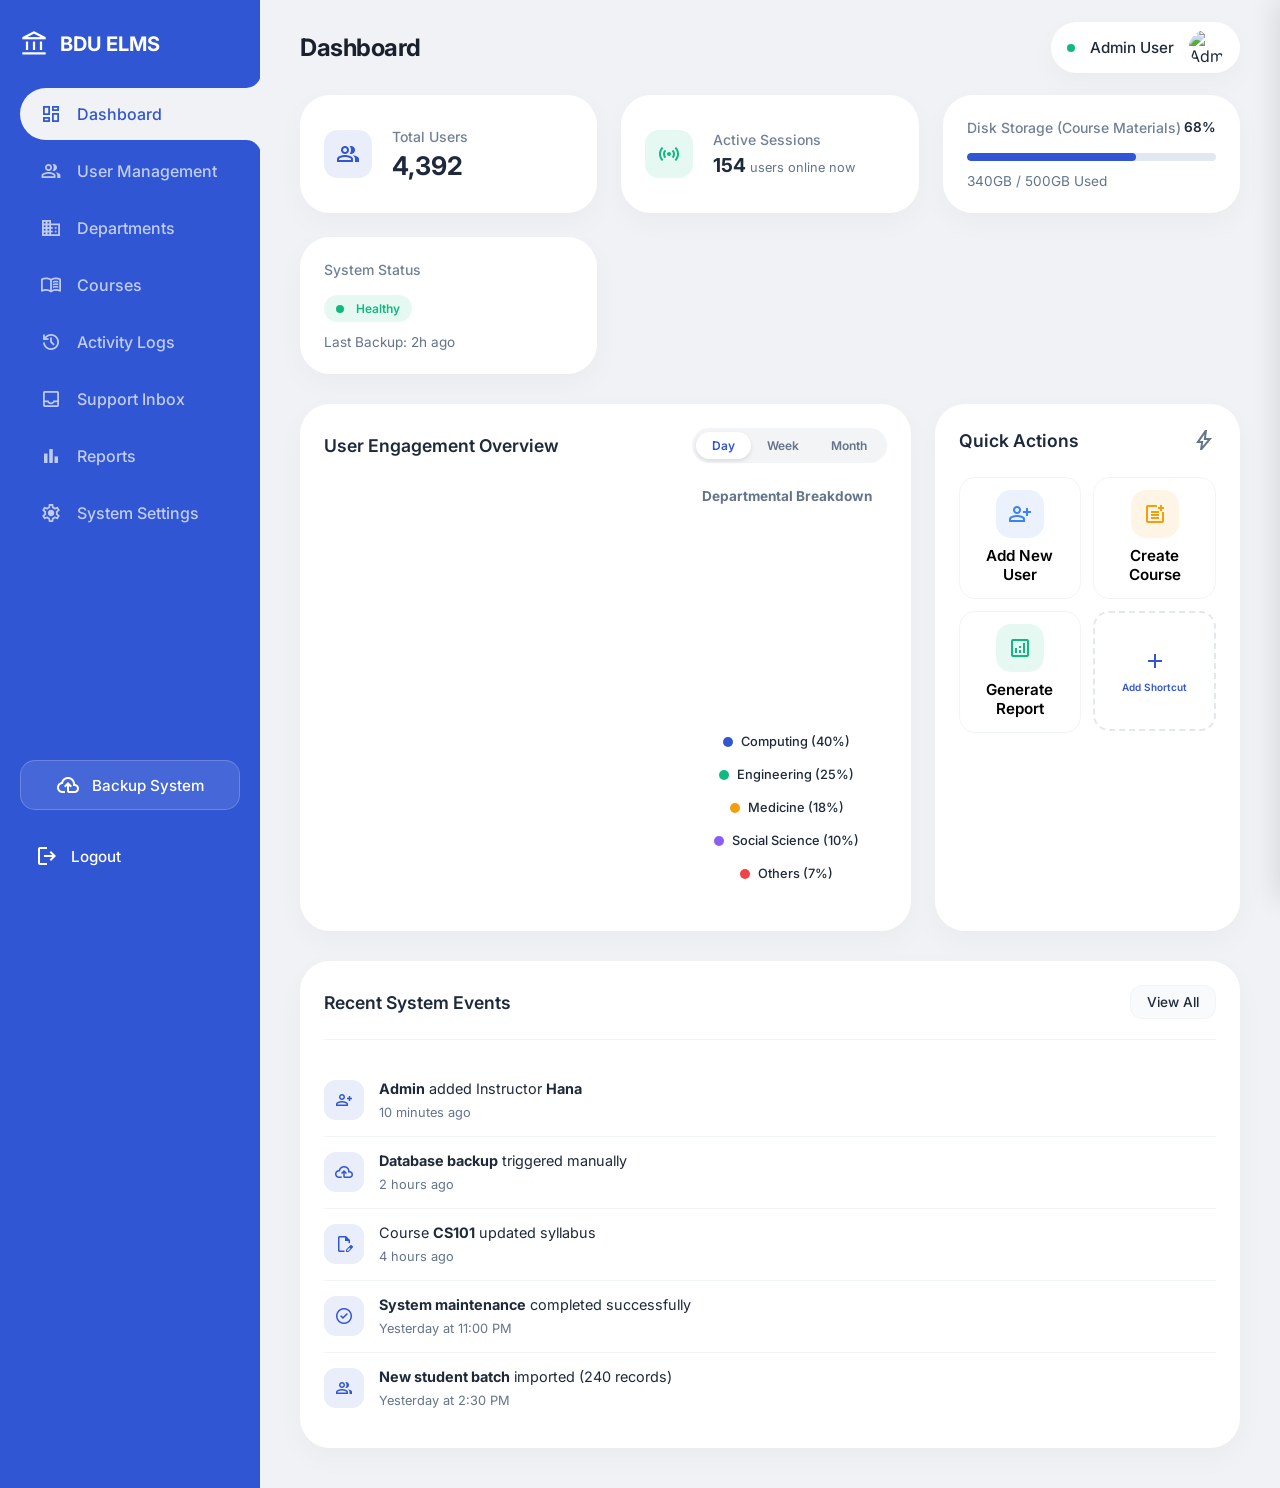
==== Admin/index.html @ 7e9c72b2 "user_create_1" ====
<!DOCTYPE html>
<html lang="en">

<head>
    <meta charset="UTF-8">
    <meta name="viewport" content="width=device-width, initial-scale=1.0">
    <title>ELMS Admin Portal</title>
    <!-- Google Fonts -->
    <link href="https://fonts.googleapis.com/css2?family=Inter:wght@400;500;600;700&display=swap" rel="stylesheet">
    <script src="https://cdn.jsdelivr.net/npm/chart.js"></script>
    <!-- Icons -->
    <link href="https://fonts.googleapis.com/css2?family=Material+Symbols+Outlined:opsz,wght,FILL,GRAD@24,400,0,0"
        rel="stylesheet">
    <link rel="stylesheet" href="style.css?v=5">
</head>

<body>
    <div class="admin-container">
        <!-- Sidebar -->
        <aside class="sidebar">
            <div class="sidebar-header">
                <span class="material-symbols-outlined logo-icon">account_balance</span>
                <h2>BDU ELMS</h2>
            </div>
            <nav>
                <ul id="nav-list">
                    <li class="nav-item active" data-target="dashboard">
                        <span class="material-symbols-outlined">dashboard</span>
                        <span>Dashboard</span>
                    </li>
                    <li class="nav-item" data-target="users">
                        <span class="material-symbols-outlined">group</span>
                        <span>User Management</span>
                    </li>
                    <li class="nav-item" data-target="departments">
                        <span class="material-symbols-outlined">domain</span>
                        <span>Departments</span>
                    </li>
                    <li class="nav-item" data-target="courses">
                        <span class="material-symbols-outlined">menu_book</span>
                        <span>Courses</span>
                    </li>
                    <li class="nav-item" data-target="logs">
                        <span class="material-symbols-outlined">history</span>
                        <span>Activity Logs</span>
                    </li>
                    <li class="nav-item" data-target="support">
                        <span class="material-symbols-outlined">inbox</span>
                        <span>Support Inbox</span>
                    </li>
                    <li class="nav-item" data-target="reports">
                        <span class="material-symbols-outlined">bar_chart</span>
                        <span>Reports</span>
                    </li>
                    <li class="nav-item" data-target="settings">
                        <span class="material-symbols-outlined">settings</span>
                        <span>System Settings</span>
                    </li>
                </ul>
            </nav>
            <div class="sidebar-footer">
                <button id="backup-btn" class="btn btn-secondary"
                    style="width: 100%; margin-bottom: 12px; background: rgba(255,255,255,0.1); color: white; border: 1px solid rgba(255,255,255,0.2);">
                    <span class="material-symbols-outlined">backup</span>
                    Backup System
                </button>
                <button id="logout-btn">
                    <span class="material-symbols-outlined">logout</span>
                    Logout
                </button>
            </div>
        </aside>

        <!-- Main Content -->
        <main class="content">
            <header class="top-header">
                <h1 id="section-title">Dashboard</h1>
                <div class="admin-profile">
                    <div class="status-indicator online" title="System Healthy"></div>
                    <span class="admin-name">Admin User</span>
                    <img src="https://ui-avatars.com/api/?name=Admin+User&background=e0e7ff&color=4338ca&rounded=true"
                        alt="Admin Avatar" class="avatar">
                </div>
            </header>

            <div class="main-view">
                <!-- Dashboard Section -->
                <section id="dashboard" class="view-section active">
                    <div class="stats-grid">
                        <div class="stat-card"
                            style="background: var(--surface); color: var(--text-dark); border: 1px solid var(--border);">
                            <div class="stat-icon" style="background: rgba(48, 86, 211, 0.1); color: var(--primary);">
                                <span class="material-symbols-outlined">group</span>
                            </div>
                            <div class="stat-info">
                                <h3 style="color: var(--text-muted);">Total Users</h3>
                                <p class="stat-value" style="color: var(--text-dark);">4,392</p>
                            </div>
                        </div>
                        <div class="stat-card"
                            style="background: var(--surface); color: var(--text-dark); border: 1px solid var(--border);">
                            <div class="stat-icon" style="background: rgba(16, 185, 129, 0.1); color: #10b981;">
                                <span class="material-symbols-outlined">sensors</span>
                            </div>
                            <div class="stat-info">
                                <h3 style="color: var(--text-muted);">Active Sessions</h3>
                                <p class="stat-value" style="color: var(--text-dark); font-size: 1.2rem;">154 <span
                                        style="font-size: 0.8rem; font-weight: normal; color: var(--text-muted);">users
                                        online now</span></p>
                            </div>
                        </div>
                        <div class="stat-card"
                            style="background: var(--surface); color: var(--text-dark); border: 1px solid var(--border); flex-direction: column; align-items: flex-start; gap: 8px;">
                            <div style="display: flex; justify-content: space-between; width: 100%;">
                                <h3 style="color: var(--text-muted); font-size: 0.9rem; font-weight: 500;">Disk Storage
                                    (Course Materials)</h3>
                                <span id="disk-percentage" style="font-size: 0.85rem; font-weight: 600;">68%</span>
                            </div>
                            <div
                                style="width: 100%; height: 8px; background: #e2e8f0; border-radius: 4px; overflow: hidden; margin: 4px 0;">
                                <div id="disk-progress"
                                    style="width: 68%; height: 100%; background: var(--primary); border-radius: 4px;">
                                </div>
                            </div>
                            <p id="disk-text" style="font-size: 0.85rem; color: var(--text-muted);">340GB / 500GB Used
                            </p>
                        </div>
                        <div class="stat-card"
                            style="background: var(--surface); color: var(--text-dark); border: 1px solid var(--border); flex-direction: column; align-items: flex-start; gap: 8px;">
                            <h3 style="color: var(--text-muted); font-size: 0.9rem; font-weight: 500;">System Status
                            </h3>
                            <div style="display: flex; align-items: center; gap: 10px; margin-top: 4px;">
                                <span class="badge"
                                    style="background: rgba(16, 185, 129, 0.1); color: #10b981; padding: 6px 12px;"><span
                                        class="status-indicator"
                                        style="display: inline-block; margin-right: 6px;"></span>Healthy</span>
                            </div>
                            <p style="font-size: 0.85rem; color: var(--text-muted); margin-top: 4px;">Last Backup: 2h
                                ago</p>
                        </div>
                    </div>

                    <!-- Layout: System Overview & Quick Actions -->
                    <div class="dashboard-grid two-cols">
                        <!-- Left Column: System Usage Overview -->
                        <div class="card dashboard-card left-col">
                            <div class="card-header" style="margin-bottom: 25px;">
                                <h3>User Engagement Overview</h3>
                                <div class="toggle-group chart-toggles">
                                    <button class="toggle-btn active" data-range="day">Day</button>
                                    <button class="toggle-btn" data-range="week">Week</button>
                                    <button class="toggle-btn" data-range="month">Month</button>
                                </div>
                            </div>
                            <div class="charts-container" style="display: flex; gap: 40px; align-items: flex-end;">
                                <!-- Bar Chart -->
                                <div class="chart-placeholder" style="flex: 2; height: 300px;">
                                    <canvas id="engagement-chart"></canvas>
                                </div>
                                <!-- Dept Donut Chart -->
                                <div class="donut-chart-container"
                                    style="flex: 1; display: flex; flex-direction: column; align-items: center; padding-bottom: 20px;">
                                    <h4 style="font-size: 0.85rem; color: var(--text-muted); margin-bottom: 15px;">
                                        Departmental Breakdown</h4>
                                    <div style="width: 200px; height: 200px; position: relative;">
                                        <canvas id="departmentPieChart"></canvas>
                                    </div>
                                    <div class="donut-legend"
                                        style="margin-top: 15px; width: 100%; display: flex; flex-wrap: wrap; justify-content: center; gap: 12px;">
                                        <div class="legend-item"><span class="dot" style="background: #3056D3;"></span>
                                            Computing (40%)</div>
                                        <div class="legend-item"><span class="dot" style="background: #10B981;"></span>
                                            Engineering (25%)</div>
                                        <div class="legend-item"><span class="dot" style="background: #F59E0B;"></span>
                                            Medicine (18%)</div>
                                        <div class="legend-item"><span class="dot" style="background: #8B5CF6;"></span>
                                            Social Science (10%)</div>
                                        <div class="legend-item"><span class="dot" style="background: #EF4444;"></span>
                                            Others (7%)</div>
                                    </div>
                                </div>
                            </div>
                        </div>

                        <!-- Right Column: Quick Actions -->
                        <div class="card dashboard-card right-col">
                            <div class="card-header">
                                <h3>Quick Actions</h3>
                                <span class="material-symbols-outlined text-muted">bolt</span>
                            </div>
                            <div class="action-list">
                                <button class="action-btn"
                                    onclick="document.getElementById('open-create-user-modal').click()">
                                    <div class="icon-box blue"><span class="material-symbols-outlined">person_add</span>
                                    </div>
                                    <div class="action-text">
                                        <h4>Add New User</h4>
                                    </div>
                                </button>
                                <button class="action-btn">
                                    <div class="icon-box orange"><span class="material-symbols-outlined">post_add</span>
                                    </div>
                                    <div class="action-text">
                                        <h4>Create Course</h4>
                                    </div>
                                </button>
                                <button class="action-btn">
                                    <div class="icon-box green"><span class="material-symbols-outlined">analytics</span>
                                    </div>
                                    <div class="action-text">
                                        <h4>Generate Report</h4>
                                    </div>
                                </button>
                                <button class="action-btn add-shortcut-btn">
                                    <span class="material-symbols-outlined add-shortcut-icon">add</span>
                                    <span class="add-shortcut-text">Add Shortcut</span>
                                </button>
                            </div>
                        </div>
                    </div>

                    <!-- Recent System Logs -->
                    <div class="card dashboard-card full-width mt-4">
                        <div class="card-header border-bottom">
                            <h3>Recent System Events</h3>
                            <button class="btn btn-secondary btn-sm">View All</button>
                        </div>
                        <div class="feed-list">
                            <div class="feed-item">
                                <div class="feed-icon"
                                    style="background: rgba(48, 86, 211, 0.1); color: var(--primary);"><span
                                        class="material-symbols-outlined">person_add</span></div>
                                <div class="feed-content">
                                    <p><strong>Admin</strong> added Instructor <strong>Hana</strong></p>
                                    <span class="feed-time">10 minutes ago</span>
                                </div>
                            </div>
                            <div class="feed-item">
                                <div class="feed-icon"
                                    style="background: rgba(48, 86, 211, 0.1); color: var(--primary);"><span
                                        class="material-symbols-outlined">backup</span></div>
                                <div class="feed-content">
                                    <p><strong>Database backup</strong> triggered manually</p>
                                    <span class="feed-time">2 hours ago</span>
                                </div>
                            </div>
                            <div class="feed-item">
                                <div class="feed-icon"
                                    style="background: rgba(48, 86, 211, 0.1); color: var(--primary);"><span
                                        class="material-symbols-outlined">edit_document</span></div>
                                <div class="feed-content">
                                    <p>Course <strong>CS101</strong> updated syllabus</p>
                                    <span class="feed-time">4 hours ago</span>
                                </div>
                            </div>
                            <div class="feed-item">
                                <div class="feed-icon"
                                    style="background: rgba(48, 86, 211, 0.1); color: var(--primary);"><span
                                        class="material-symbols-outlined">check_circle</span></div>
                                <div class="feed-content">
                                    <p><strong>System maintenance</strong> completed successfully</p>
                                    <span class="feed-time">Yesterday at 11:00 PM</span>
                                </div>
                            </div>
                            <div class="feed-item">
                                <div class="feed-icon"
                                    style="background: rgba(48, 86, 211, 0.1); color: var(--primary);"><span
                                        class="material-symbols-outlined">group</span></div>
                                <div class="feed-content">
                                    <p><strong>New student batch</strong> imported (240 records)</p>
                                    <span class="feed-time">Yesterday at 2:30 PM</span>
                                </div>
                            </div>
                        </div>
                    </div>
                </section>

                <!-- Users Section -->
                <section id="users" class="view-section">
                    <div class="section-header">
                        <h2>User Directory</h2>
                        <button id="open-create-user-modal" class="btn btn-primary">
                            <span class="material-symbols-outlined">person_add</span>
                            Create User
                        </button>
                    </div>

                    <!-- Bulk Action Bar (Hidden by default) -->
                    <div id="bulk-action-bar" class="bulk-action-bar" style="display: none;">
                        <span id="bulk-action-count">0 Users Selected</span>
                        <div class="bulk-actions">
                            <button id="delete-selected-btn" class="btn btn-secondary btn-sm"
                                style="color: #dc2626; border-color: #fca5a5; background: #fef2f2;">
                                <span class="material-symbols-outlined">delete</span> Delete Selected
                            </button>
                            <button id="suspend-selected-btn" class="btn btn-secondary btn-sm">
                                <span class="material-symbols-outlined">block</span> Suspend Selected
                            </button>
                        </div>
                    </div>

                    <!-- Search & Filter Bar -->
                    <div class="filter-bar" style="display: flex; gap: 16px; margin-bottom: 20px;">
                        <input type="text" id="user-search" placeholder="Search users by name or email..."
                            style="flex: 1; padding: 10px 16px; border: 1px solid #E2E8F0; border-radius: 12px; outline: none; transition: var(--transition);">
                        <div class="global-actions"
                            style="display: flex; align-items: center; gap: 8px; border-right: 1px solid #E2E8F0; padding-right: 16px;">
                            <span
                                style="font-size: 0.85rem; font-weight: 600; color: var(--text-muted); white-space: nowrap;">User
                                Actions:</span>
                            <button id="global-edit-btn" class="icon-btn global-action-btn" title="Edit User" disabled
                                style="opacity: 0.4; cursor: not-allowed;"><span
                                    class="material-symbols-outlined">edit</span></button>
                            <button id="global-view-btn" class="icon-btn global-action-btn" title="View Profile"
                                disabled style="opacity: 0.4; cursor: not-allowed;"><span
                                    class="material-symbols-outlined">person</span></button>
                        </div>
                        <select id="role-filter" class="filter-dropdown">
                            <option value="all">All Roles</option>
                            <option value="student">Student</option>
                            <option value="instructor">Instructor</option>
                            <option value="admin">Administrator</option>
                        </select>
                        <button class="btn btn-secondary" style="border-radius: 12px; padding: 10px 16px;">
                            <span class="material-symbols-outlined">filter_list</span> Filter
                        </button>
                        <button class="btn btn-secondary" style="border-radius: 12px; padding: 10px 16px;">
                            <span class="material-symbols-outlined">download</span> Export
                        </button>
                    </div>

                    <div class="card table-card">
                        <table class="data-table">
                            <thead>
                                <tr>
                                    <th class="checkbox-col"></th>
                                    <th>Name</th>
                                    <th>Email</th>
                                    <th>Inst. ID</th>
                                    <th>Role</th>
                                    <th>Department</th>
                                    <th>Status</th>
                                    <th style="text-align: center;">Actions</th>
                                </tr>
                            </thead>
                            <tbody id="users-table-body">
                                <!-- Populated dynamically by app.js from the backend -->
                            </tbody>
                        </table>

                        <!-- Pagination Footer -->
                        <div class="pagination-footer">
                            <span class="text-muted" style="font-size: 0.85rem;">Showing 1-10 of 1,240 users</span>
                            <div class="pagination-controls">
                                <button class="btn btn-secondary btn-sm" disabled
                                    style="border-radius: 8px;">Previous</button>
                                <button class="btn btn-secondary btn-sm" style="border-radius: 8px;">Next</button>
                            </div>
                        </div>
                    </div>
                </section>

                <!-- Departments Section -->
                <section id="departments" class="view-section">
                    <div class="section-header">
                        <h2>University Departments</h2>
                        <button class="btn btn-primary">
                            <span class="material-symbols-outlined">add</span>
                            Add Department
                        </button>
                    </div>
                    <div class="card table-card">
                        <table class="data-table">
                            <thead>
                                <tr>
                                    <th>Department Name</th>
                                    <th>Faculty/School</th>
                                    <th>Head of Department</th>
                                    <th>Staff Count</th>
                                    <th>Student Count</th>
                                    <th>Actions</th>
                                </tr>
                            </thead>
                            <tbody>
                                <tr>
                                    <td><strong>Computer Science</strong></td>
                                    <td>School of Computing</td>
                                    <td>Dr. Alan Turing</td>
                                    <td>42</td>
                                    <td>850</td>
                                    <td>
                                        <button class="icon-btn edit"><span
                                                class="material-symbols-outlined">edit</span></button>
                                    </td>
                                </tr>
                                <tr>
                                    <td><strong>Mathematics</strong></td>
                                    <td>School of Natural Sciences</td>
                                    <td>Dr. Katherine Johnson</td>
                                    <td>28</td>
                                    <td>420</td>
                                    <td>
                                        <button class="icon-btn edit"><span
                                                class="material-symbols-outlined">edit</span></button>
                                    </td>
                                </tr>
                                <tr>
                                    <td><strong>Engineering</strong></td>
                                    <td>School of Engineering</td>
                                    <td>Dr. Nikola Tesla</td>
                                    <td>65</td>
                                    <td>1200</td>
                                    <td>
                                        <button class="icon-btn edit"><span
                                                class="material-symbols-outlined">edit</span></button>
                                    </td>
                                </tr>
                            </tbody>
                        </table>
                    </div>
                </section>

                <!-- Courses Section -->
                <section id="courses" class="view-section">
                    <div class="section-header">
                        <h2>Course Management</h2>
                    </div>

                    <div style="display: grid; grid-template-columns: 1fr 2fr; gap: 24px;">
                        <!-- Registration Form -->
                        <div class="card">
                            <h3 style="margin-bottom: 20px;">Register New Course</h3>
                            <form id="course-form">
                                <div class="form-group">
                                    <label>Course Name</label>
                                    <input type="text" id="course-name" placeholder="e.g. Intro to Programming"
                                        required>
                                </div>
                                <div class="form-row">
                                    <div class="form-group">
                                        <label>Course Code</label>
                                        <input type="text" id="course-code" placeholder="CS101" required>
                                    </div>
                                    <div class="form-group">
                                        <label>Credit Hours</label>
                                        <input type="number" id="course-credits" min="1" max="6" value="3" required>
                                    </div>
                                </div>
                                <div class="form-group">
                                    <label>Department</label>
                                    <select id="course-dept" required>
                                        <option value="">Select Department...</option>
                                        <option value="Computer Science">Computer Science</option>
                                        <option value="Mathematics">Mathematics</option>
                                        <option value="Physics">Physics</option>
                                    </select>
                                </div>
                                <button type="submit" class="btn btn-primary" style="width: 100%;">Create
                                    Course</button>
                            </form>
                        </div>

                        <!-- Course List -->
                        <div class="card table-card">
                            <table class="data-table">
                                <thead>
                                    <tr>
                                        <th>Code</th>
                                        <th>Course Name</th>
                                        <th>Dept</th>
                                        <th>Credits</th>
                                        <th>Actions</th>
                                    </tr>
                                </thead>
                                <tbody id="courses-table-body">
                                    <!-- Populated dynamically via app.js -->
                                </tbody>
                            </table>
                        </div>
                    </div>
                </section>

                <!-- Logs Section -->
                <section id="logs" class="view-section">
                    <div class="section-header">
                        <h2>System Activity Logs</h2>
                        <button class="btn btn-secondary">
                            <span class="material-symbols-outlined">download</span>
                            Export Logs
                        </button>
                    </div>
                    <div class="card table-card">
                        <table class="data-table">
                            <thead>
                                <tr>
                                    <th>Timestamp</th>
                                    <th>User</th>
                                    <th>Action</th>
                                    <th>IP Address</th>
                                    <th>Details</th>
                                </tr>
                            </thead>
                            <tbody id="logs-table-body">
                                <!-- Populated by JS -->
                                <tr>
                                    <td class="text-muted">2026-03-10 10:45 AM</td>
                                    <td>admin@university.edu</td>
                                    <td><span class="badge" style="background: #dcfce7; color: #166534;">LOGIN</span>
                                    </td>
                                    <td class="text-muted">192.168.1.5</td>
                                    <td>Successful admin login</td>
                                </tr>
                                <tr>
                                    <td class="text-muted">2026-03-10 09:30 AM</td>
                                    <td>s.jenkins@university.edu</td>
                                    <td><span class="badge" style="background: #e0f2fe; color: #0369a1;">UPDATE</span>
                                    </td>
                                    <td class="text-muted">192.168.1.12</td>
                                    <td>Updated grades for course MATH201</td>
                                </tr>
                                <tr>
                                    <td class="text-muted">2026-03-10 08:15 AM</td>
                                    <td>system</td>
                                    <td><span class="badge" style="background: #fef9c3; color: #854d0e;">BACKUP</span>
                                    </td>
                                    <td class="text-muted">127.0.0.1</td>
                                    <td>Automated daily backup completed</td>
                                </tr>
                            </tbody>
                        </table>
                    </div>
                </section>
                <!-- Support Section -->
                <section id="support" class="view-section">
                    <div class="section-header">
                        <h2>Support Inbox</h2>
                    </div>
                    <div class="card table-card">
                        <table class="data-table">
                            <thead>
                                <tr>
                                    <th>Ticket ID</th>
                                    <th>User</th>
                                    <th>Subject</th>
                                    <th>Status</th>
                                    <th>Date</th>
                                    <th>Actions</th>
                                </tr>
                            </thead>
                            <tbody id="support-table-body">
                                <!-- Populated dynamically by app.js -->
                            </tbody>
                        </table>
                    </div>
                </section>

                <!-- Reports Section -->
                <section id="reports" class="view-section">
                    <div class="section-header">
                        <h2>System Reports & Analytics</h2>
                    </div>
                    <div class="dashboard-grid two-cols">
                        <div class="card dashboard-card">
                            <div class="card-header border-bottom">
                                <h3>Export Data</h3>
                            </div>
                            <div style="padding: 20px 0; display: flex; flex-direction: column; gap: 16px;">
                                <p class="text-muted">Download comprehensive CSV reports for auditing.</p>
                                <button class="btn btn-primary"
                                    style="display: flex; gap: 8px; justify-content: center;"><span
                                        class="material-symbols-outlined">download</span> Export User Activity</button>
                                <button class="btn btn-secondary"
                                    style="display: flex; gap: 8px; justify-content: center;"><span
                                        class="material-symbols-outlined">download</span> Export Course
                                    Enrollments</button>
                            </div>
                        </div>
                        <div class="card dashboard-card" style="grid-column: span 1;">
                            <div class="card-header border-bottom">
                                <h3>Course Analytics</h3>
                            </div>
                            <div style="padding: 20px 0;">
                                <div style="margin-bottom: 24px;">
                                    <div style="display: flex; justify-content: space-between; margin-bottom: 8px;">
                                        <strong>Course Completion Rate</strong>
                                        <span>85%</span>
                                    </div>
                                    <div
                                        style="width: 100%; height: 12px; background: #e2e8f0; border-radius: 6px; overflow: hidden;">
                                        <div style="width: 85%; height: 100%; background: var(--success);"></div>
                                    </div>
                                </div>
                                <div>
                                    <div style="display: flex; justify-content: space-between; margin-bottom: 8px;">
                                        <strong>Active Users this Week</strong>
                                        <span>92%</span>
                                    </div>
                                    <div
                                        style="width: 100%; height: 12px; background: #e2e8f0; border-radius: 6px; overflow: hidden;">
                                        <div style="width: 92%; height: 100%; background: var(--primary);"></div>
                                    </div>
                                </div>
                            </div>
                        </div>
                    </div>
                </section>

                <!-- Settings Section -->
                <section id="settings" class="view-section">
                    <div class="section-header">
                        <h2>System Settings & Maintenance</h2>
                    </div>
                    <div class="dashboard-grid two-cols">
                        <div class="card dashboard-card">
                            <h3 style="margin-bottom: 12px;">Manual Data Backup</h3>
                            <p class="text-muted" style="margin-bottom: 24px;">Trigger a full database and file system
                                backup manually. This process may take a few minutes depending on data size.</p>
                            <button id="trigger-manual-backup" class="btn btn-primary"
                                style="padding: 16px; font-size: 1.1rem; display: flex; gap: 12px; justify-content: center;">
                                <span class="material-symbols-outlined backup-icon">backup</span>
                                <span class="backup-text">Trigger Manual Backup</span>
                            </button>
                            <p id="backup-status-msg" style="margin-top: 16px; font-weight: 500; display: none;"></p>
                        </div>
                        <div class="card dashboard-card">
                            <h3 style="margin-bottom: 12px;">Server Storage Status</h3>
                            <p class="text-muted" style="margin-bottom: 24px;">Monitor current disk usage to prevent
                                system outages.</p>
                            <div style="margin-bottom: 8px; display: flex; justify-content: space-between;">
                                <strong>Disk Space ( /dev/sda1 )</strong>
                                <span>184 GB / 256 GB (72%)</span>
                            </div>
                            <div
                                style="width: 100%; height: 12px; background: #e2e8f0; border-radius: 6px; overflow: hidden;">
                                <div style="width: 72%; height: 100%; background: var(--primary);"></div>
                            </div>
                        </div>
                    </div>
                </section>
            </div>
        </main>
    </div>

    <!-- Profile Drawer -->
    <div id="profile-drawer" class="profile-drawer">
        <div class="drawer-header">
            <h2>User Profile</h2>
            <button class="icon-btn close-drawer" id="close-drawer-btn">
                <span class="material-symbols-outlined">close</span>
            </button>
        </div>
        <div class="drawer-content">
            <div class="drawer-profile-info">
                <img id="drawer-avatar"
                    src="https://ui-avatars.com/api/?name=User&background=eff6ff&color=2563eb&rounded=true&size=100"
                    alt="User Avatar">
                <h3 id="drawer-name">User Name</h3>
                <p id="drawer-email" class="text-muted">user@university.edu</p>
                <span id="drawer-role" class="badge">Role</span>
            </div>

            <div class="drawer-details">
                <div class="detail-group" id="drawer-dept-group" style="display: none;">
                    <label>Department</label>
                    <p id="drawer-dept">Department Name</p>
                </div>
                <div class="detail-group" id="drawer-inst-id-group" style="display: none;">
                    <label>Institutional ID</label>
                    <p id="drawer-inst-id">N/A</p>
                </div>
                <div class="detail-group">
                    <label>Status</label>
                    <p id="drawer-status">Active</p>
                </div>
            </div>

            <div class="drawer-actions">
                <button class="btn btn-primary" style="width: 100%;">
                    <span class="material-symbols-outlined">edit</span> Edit User
                </button>
                <button class="btn btn-secondary" style="width: 100%;">
                    <span class="material-symbols-outlined">visibility</span> View Full Profile
                </button>
            </div>
        </div>
    </div>

    <!-- Create User Modal -->
    <div id="create-user-modal" class="modal">
        <div class="modal-content">
            <div class="modal-header">
                <h2>Create New User</h2>
                <span class="close-modal">&times;</span>
            </div>
            <div class="modal-body">
                <form id="create-user-form">
                    <div class="form-row">
                        <div class="form-group" style="flex: 0 0 100px;">
                            <label for="title">Title</label>
                            <select id="title">
                                <option value="">None</option>
                                <option value="Mr.">Mr.</option>
                                <option value="Ms.">Ms.</option>
                                <option value="Mrs.">Mrs.</option>
                                <option value="Dr.">Dr.</option>
                                <option value="Prof.">Prof.</option>
                            </select>
                        </div>
                        <div class="form-group" style="flex: 1;">
                            <label for="first-name">First Name</label>
                            <input type="text" id="first-name" placeholder="" required>
                        </div>
                        <div class="form-group" style="flex: 1;">
                            <label for="middle-name">Middle Name</label>
                            <input type="text" id="middle-name" placeholder="">
                        </div>
                        <div class="form-group" style="flex: 1;">
                            <label for="last-name">Last Name</label>
                            <input type="text" id="last-name" placeholder="" required>
                        </div>
                    </div>
                    <div class="form-row">
                        <div class="form-group" style="flex: 1;">
                            <label for="email">University Email</label>
                            <input type="email" id="email" placeholder="E.g., bdu1501234@bdu.edu.et" required>
                        </div>
                        <div class="form-group" id="institutional-id-group" style="flex: 1; display: none;">
                            <label for="institutional-id">Institutional ID</label>
                            <div
                                style="display: flex; border: 1px solid #E2E8F0; border-radius: 8px; overflow: hidden;">
                                <select id="institutional-id-prefix"
                                    style="flex: 0 0 90px; border: none; border-right: 1px solid #E2E8F0; border-radius: 0; background-color: #f8fafc; outline: none !important; box-shadow: none !important; padding: 10px 12px;">
                                    <option value="BDU">BDU</option>
                                    <option value="">None</option>
                                </select>
                                <input type="text" id="institutional-id" placeholder="E.g., 1501234"
                                    style="flex: 1; border: none; border-radius: 0; outline: none !important; box-shadow: none !important;">
                            </div>
                        </div>
                    </div>
                    <div class="form-row">
                        <div class="form-group">
                            <label for="role">Role</label>
                            <select id="role" required>
                                <option value="" disabled selected hidden>Select a role...</option>
                                <option value="student">Student</option>
                                <option value="instructor">Instructor</option>
                                <option value="admin">Administrator</option>
                            </select>
                        </div>
                        <div class="form-group" id="department-group" style="display: none;">
                            <label for="department-search">Department</label>
                            <div class="custom-select-wrapper" style="position: relative;">
                                <input type="text" id="department-search" placeholder="Select department..."
                                    autocomplete="off" style="padding-right: 32px;">
                                <span class="material-symbols-outlined dropdown-arrow"
                                    style="position: absolute; right: 10px; top: 50%; transform: translateY(-50%); cursor: pointer; color: #64748b; pointer-events: none;">arrow_drop_down</span>
                                <ul id="department-dropdown-list"
                                    style="display: none; position: absolute; top: calc(100% + 4px); left: 0; width: 100%; max-height: 200px; overflow-y: auto; background: #ffffff; border: 1px solid #E2E8F0; border-radius: 8px; box-shadow: 0 4px 6px -1px rgba(0,0,0,0.1); z-index: 50; margin: 0; padding: 0; list-style: none;">
                                </ul>
                                <input type="hidden" id="department">
                            </div>
                        </div>
                    </div>
                    <div class="form-actions">
                        <button type="button" class="btn btn-secondary close-modal-btn">Cancel</button>
                        <button type="submit" class="btn btn-primary">Create Account</button>
                    </div>
                </form>
            </div>
        </div>
    </div>

    <!-- User Profile Modal -->
    <div id="user-profile-modal" class="modal">
        <div class="modal-content">
            <div class="modal-header">
                <h2>User Profile</h2>
                <span class="close-profile-modal">&times;</span>
            </div>
            <div class="modal-body">
                <div class="profile-header" style="display: flex; gap: 20px; align-items: center; margin-bottom: 24px;">
                    <img src="https://ui-avatars.com/api/?name=John+Doe&background=dcfce7&color=166534&rounded=true&size=80"
                        alt="Avatar">
                    <div>
                        <h3 style="margin-bottom: 4px; font-size: 1.2rem;">John Doe</h3>
                        <p class="text-muted">john.d@university.edu</p>
                        <span class="badge role-student mt-2">Student</span>
                    </div>
                </div>
                <form id="update-user-form">
                    <div class="form-row">
                        <div class="form-group" style="flex: 1;">
                            <label for="profile-first-name">First Name</label>
                            <input type="text" id="profile-first-name" value="John" required>
                        </div>
                        <div class="form-group" style="flex: 1;">
                            <label for="profile-last-name">Last Name</label>
                            <input type="text" id="profile-last-name" value="Doe" required>
                        </div>
                    </div>
                    <div class="form-row">
                        <div class="form-group">
                            <label for="profile-department">Department</label>
                            <select id="profile-department" required>
                                <option value="">Select department...</option>
                                <!-- Populated dynamically by app.js -->
                            </select>
                        </div>
                        <div class="form-group">
                            <label for="profile-phone">Phone Number</label>
                            <input type="text" id="profile-phone" value="+1 (555) 123-4567">
                        </div>
                    </div>
                    <div class="form-actions">
                        <button type="button" class="btn btn-secondary close-profile-btn">Close</button>
                        <button type="submit" class="btn btn-primary">Save Changes</button>
                    </div>
                </form>
            </div>
        </div>
    </div>

    <script src="app.js"></script>
</body>

</html>
---- Admin/style.css ----
@import url('https://fonts.googleapis.com/css2?family=Inter:wght@300;400;500;600;700&display=swap');

:root {
    --primary: #3056D3;
    --bg-main: #F0F2F5;
    --surface: #FFFFFF;
    
    --text-dark: #1e293b;
    --text-muted: #64748b;
    --text-light: #ffffff;
    
    --border: #F1F5F9;
    --radius-card: 30px;
    --shadow-soft: 0 10px 30px rgba(0,0,0,0.03);
    
    --transition: all 0.3s ease;
}

* {
    margin: 0;
    padding: 0;
    box-sizing: border-box;
    font-family: 'Inter', sans-serif;
}

body {
    font-family: 'Inter', sans-serif;
    background-color: var(--primary);
    color: var(--text-dark);
    min-height: 100vh;
}

/* Layout */
.admin-container {
    display: flex;
    min-height: 100vh;
}

/* Sidebar */
.sidebar {
    width: 260px;
    height: 100vh;
    background: var(--primary);
    position: fixed;
    display: flex;
    flex-direction: column;
    color: var(--text-light);
    overflow: visible;
    z-index: 100;
}

.sidebar-header {
    padding: 30px 20px 20px 20px;
    display: flex;
    align-items: center;
    gap: 12px;
}

.sidebar-header h2 {
    font-size: 1.25rem;
    font-weight: 700;
}

.logo-icon {
    font-size: 28px;
}

.sidebar nav {
    flex: 1;
    margin-top: 10px;
    display: flex;
    flex-direction: column;
}

.sidebar ul {
    list-style: none;
    display: flex;
    flex-direction: column;
    gap: 5px;
}

.nav-item {
    display: flex;
    align-items: center;
    gap: 15px;
    padding: 15px 20px;
    margin-left: 20px;
    margin-right: 0;
    cursor: pointer;
    border-radius: 50px 0 0 50px;
    color: rgba(255, 255, 255, 0.7);
    font-weight: 500;
    position: relative;
}

.nav-item:hover {
    color: var(--text-light);
    background: rgba(255, 255, 255, 0.1);
}

.nav-item.active {
    background: var(--bg-main);
    color: var(--primary);
    margin-right: -1px;
    z-index: 2;
    border-right: none;
}

.nav-item.active::before {
    content: '';
    position: absolute;
    top: -30px;
    right: 0;
    width: 30px;
    height: 30px;
    border-radius: 50%;
    box-shadow: 15px 15px 0 var(--bg-main);
    background: transparent;
    pointer-events: none;
}

.nav-item.active::after {
    content: '';
    position: absolute;
    bottom: -30px;
    right: 0;
    width: 30px;
    height: 30px;
    border-radius: 50%;
    box-shadow: 15px -15px 0 var(--bg-main);
    background: transparent;
    pointer-events: none;
}

.nav-item span {
    display: flex;
    align-items: center;
    line-height: 1;
}

.nav-item span.material-symbols-outlined {
    font-size: 22px;
}

.sidebar-footer {
    padding: 20px;
    margin-top: auto;
    display: flex;
    flex-direction: column;
    gap: 10px;
}

.sidebar-footer button {
    display: flex;
    align-items: center;
    gap: 12px;
    padding: 12px 15px;
    background: rgba(255,255,255,0.1);
    color: var(--text-light);
    border: none;
    border-radius: 15px;
    cursor: pointer;
    font-weight: 500;
    font-size: 0.95rem;
    transition: var(--transition);
}

.sidebar-footer button:hover {
    background: rgba(255,255,255,0.2);
}

#logout-btn {
    background: transparent;
}
#logout-btn:hover {
    background: rgba(255,255,255,0.1);
}

/* Main Content */
.content {
    flex: 1;
    min-width: 0;
    margin-left: 260px;
    background-color: var(--bg-main);
    display: flex;
    flex-direction: column;
    min-height: 100vh;
    border-top-left-radius: 0 !important;
    border-bottom-left-radius: 0 !important;
}

.top-header {
    height: 95px;
    display: flex;
    justify-content: space-between;
    align-items: center;
    padding: 0 40px;
}

#section-title {
    font-size: 1.5rem;
    font-weight: 700;
    letter-spacing: -0.5px;
    color: #1A202C;
    margin: 0;
    line-height: 1;
    display: flex;
    align-items: center;
}

.admin-profile {
    display: flex;
    align-items: center;
    gap: 15px;
    background: var(--surface);
    padding: 8px 16px;
    border-radius: 50px;
    box-shadow: var(--shadow-soft);
}

.status-indicator {
    width: 8px;
    height: 8px;
    border-radius: 50%;
    background: #10b981;
}

.admin-name {
    font-weight: 500;
    font-size: 0.95rem;
}

.avatar {
    width: 35px;
    height: 35px;
    border-radius: 50%;
}

/* Views */
.main-view {
    padding: 0 40px 40px 40px;
    flex: 1;
}

.view-section {
    display: none;
    animation: fadeIn 0.4s ease forwards;
}

.view-section.active {
    display: block;
}

@keyframes fadeIn {
    from { opacity: 0; transform: translateY(10px); }
    to { opacity: 1; transform: translateY(0); }
}

.section-header {
    display: flex;
    justify-content: space-between;
    align-items: center;
    margin-bottom: 30px;
}

.section-header h2 {
    font-size: 1.25rem;
    color: var(--text-dark);
}

/* Cards & Containers */
.card, .stat-card {
    background: var(--surface);
    border-radius: var(--radius-card);
    box-shadow: var(--shadow-soft);
    padding: 24px;
    border: none !important; /* overriding inline borders from previous */
}

/* Stats Grid */
.stats-grid {
    display: grid;
    grid-template-columns: repeat(auto-fit, minmax(240px, 1fr));
    gap: 24px;
    margin-bottom: 30px;
}

.stat-card {
    display: flex;
    align-items: center;
    gap: 20px;
    transition: all 0.3s ease-in-out;
    cursor: pointer;
}

.stat-card:hover {
    background: #2563eb !important;
    transform: translateY(-4px);
    box-shadow: 0 10px 20px rgba(37, 99, 235, 0.3);
    border-color: #2563eb !important;
}

.stat-card:hover * {
    color: #ffffff !important;
}

.stat-card:hover .stat-icon,
.stat-card:hover .badge {
    background: rgba(255, 255, 255, 0.2) !important;
}

.stat-icon {
    width: 48px;
    height: 48px;
    border-radius: 14px;
    display: flex;
    align-items: center;
    justify-content: center;
}

.stat-info h3, .stat-card h3 {
    font-size: 14px !important;
    color: #718096 !important;
    font-weight: 500 !important;
    margin-bottom: 5px;
}

.stat-value {
    font-size: 1.6rem;
    font-weight: 700;
    color: var(--text-dark);
}

/* Layout Grids */
.dashboard-grid {
    display: grid;
    grid-template-columns: repeat(auto-fit, minmax(320px, 1fr));
    gap: 24px;
    margin-bottom: 24px;
}

@media (min-width: 1024px) {
    .dashboard-grid.two-cols {
        grid-template-columns: 2fr 1fr;
    }
}

#dashboard .dashboard-grid:first-of-type {
    margin-top: 30px;
}


.dashboard-card {
    display: flex;
    flex-direction: column;
}

.right-col {
    min-height: fit-content;
    height: auto;
}

.card-header {
    display: flex;
    justify-content: space-between;
    align-items: center;
    margin-bottom: 25px;
}

.card-header h3 {
    font-size: 1.1rem;
    font-weight: 600;
}

/* Toggle Group (Segmented Pill) */
.toggle-group {
    display: inline-flex;
    background: #f3f4f6;
    border-radius: 24px;
    padding: 4px;
}

.toggle-btn {
    border: none;
    background: transparent;
    padding: 6px 16px;
    border-radius: 20px;
    font-size: 0.75rem;
    font-weight: 600;
    color: var(--text-muted);
    cursor: pointer;
    transition: var(--transition);
}

.toggle-btn.active {
    background: white;
    color: #3056D3;
    box-shadow: 0 2px 4px rgba(0,0,0,0.1);
}

/* Buttons */
.btn {
    display: inline-flex;
    align-items: center;
    justify-content: center;
    gap: 8px;
    padding: 12px 24px;
    border-radius: 12px;
    font-weight: 500;
    font-size: 0.95rem;
    cursor: pointer;
    border: none;
    transition: var(--transition);
}

.btn-primary {
    background: var(--primary);
    color: white;
}

.btn-primary:hover {
    background: #2346b3;
    box-shadow: 0 4px 15px rgba(48, 86, 211, 0.3);
}

.btn-primary:active {
    background: #1e3a8a;
}

.btn-secondary {
    background: #f8fafc;
    color: var(--text-dark);
    border: 1px solid var(--border);
}

.btn-secondary:hover {
    background: #f1f5f9;
}

.btn-sm {
    padding: 8px 16px;
    font-size: 0.85rem;
}

/* Tables (The Airy Look) */
.table-card {
    padding: 0;
    overflow-x: auto;
    overflow-y: hidden;
}

.data-table {
    width: 100%;
    border-collapse: collapse;
}

#users-table {
    table-layout: fixed;
    width: 100%;
}

.dept-cell {
    white-space: nowrap;
    overflow: hidden;
    text-overflow: ellipsis;
    text-align: left;
}

.data-table th,
.data-table td {
    padding: 12px 16px;
    text-align: left;
    border-bottom: 1px solid var(--border);
    vertical-align: middle;
    word-break: break-word;
}

.data-table th {
    color: var(--text-muted);
    font-weight: 600;
    font-size: 12px;
    text-transform: uppercase;
    letter-spacing: 0.05em;
    background: transparent;
}

/* Checkbox Column */
.checkbox-col {
    width: 40px;
    min-width: 40px;
    max-width: 40px;
    text-align: center;
    vertical-align: middle;
    padding-left: 10px !important;
    padding-right: 10px !important;
}

/* User Info Cells */
.user-info-cell {
    display: flex;
    align-items: center;
    gap: 12px;
}

.avatar-sm {
    width: 32px;
    height: 32px;
    border-radius: 50%;
    object-fit: cover;
}

.user-name {
    font-weight: 500;
    color: var(--text-dark);
}

.clickable-name {
    cursor: pointer;
    transition: var(--transition);
}

.clickable-name:hover {
    color: var(--primary);
    text-decoration: underline;
}

/* Actions Cell */
.actions-cell {
    text-align: center;
}

/* Bulk Action Bar */
.bulk-action-bar {
    display: flex;
    justify-content: space-between;
    align-items: center;
    padding: 8px 16px;
    background: #f0f7ff;
    border: 1px solid var(--primary);
    border-radius: 12px;
    margin-bottom: 12px;
    animation: fadeIn 0.3s ease;
}

#bulk-action-count {
    font-weight: 600;
    color: var(--primary);
}

.bulk-actions {
    display: flex;
    gap: 12px;
}

.global-action-btn.active {
    opacity: 1 !important;
    cursor: pointer !important;
    color: var(--primary) !important;
    background: #E0E7FF !important;
    border-color: #C7D2FE !important;
}

/* Row Highlight & Checkbox */
.row-selected td {
    background-color: #f0f7ff !important;
}

.row-selected td:first-child {
    box-shadow: inset 4px 0 0 var(--primary);
}

.row-checkbox {
    accent-color: var(--primary);
    width: 16px;
    height: 16px;
    cursor: pointer;
    vertical-align: middle;
    margin: 0;
}

/* Pagination Footer */
.pagination-footer {
    display: flex;
    justify-content: space-between;
    align-items: center;
    padding: 16px 20px;
    border-top: 1px solid var(--border);
    background: var(--surface);
    border-radius: 0 0 var(--radius-card) var(--radius-card);
}

.pagination-controls {
    display: flex;
    gap: 8px;
}

.data-table tbody tr {
    transition: var(--transition);
    cursor: pointer;
    display: table-row;
    vertical-align: middle;
}

.data-table tbody tr:nth-child(even) {
    background-color: #f9fafb;
}

.data-table tbody tr:hover {
    background: #f8fafc;
}

.data-table tbody tr:last-child td {
    border-bottom: none;
}

/* Badges */
.badge {
    padding: 4px 12px;
    border-radius: 50px;
    font-size: 0.75rem;
    font-weight: 600;
    display: inline-flex;
    align-items: center;
    gap: 6px;
    white-space: nowrap;
}

.role-student { background: #eff6ff; color: #2563eb; }
.role-instructor { background: #fffbeb; color: #d97706; }
.role-admin { background: #f3e8ff; color: #7e22ce; }

.status-active, .status-suspended, .status-pending {
    font-size: 0.7rem;
}

.status-active { background: rgba(16, 185, 129, 0.1); color: #059669; }
.status-active::before {
    content: '';
    display: block;
    width: 6px;
    height: 6px;
    border-radius: 50%;
    background: #10b981;
}

.status-suspended { background: rgba(239, 68, 68, 0.1); color: #dc2626; }
.status-suspended::before {
    content: '';
    display: block;
    width: 6px;
    height: 6px;
    border-radius: 50%;
    background: #ef4444;
}

.status-pending { background: rgba(245, 158, 11, 0.1); color: #d97706; }
.status-pending::before {
    content: '';
    display: block;
    width: 6px;
    height: 6px;
    border-radius: 50%;
    background: #f59e0b;
}

/* Filter Dropdown */
.filter-dropdown {
    padding: 8px 36px 8px 16px;
    border: 1px solid var(--border);
    border-radius: 12px;
    background: white;
    outline: none;
    transition: var(--transition);
    appearance: none;
    background-image: url("data:image/svg+xml;charset=UTF-8,%3csvg xmlns='http://www.w3.org/2000/svg' viewBox='0 0 24 24' fill='none' stroke='currentColor' stroke-width='2' stroke-linecap='round' stroke-linejoin='round'%3e%3cpolyline points='6 9 12 15 18 9'%3e%3c/polyline%3e%3c/svg%3e");
    background-repeat: no-repeat;
    background-position: right 12px center;
    background-size: 16px;
    font-family: inherit;
    font-size: 0.9rem;
    color: var(--text-dark);
}

.filter-dropdown:focus {
    border-color: var(--primary);
}

/* Action List */
.action-list {
    display: grid;
    grid-template-columns: 1fr 1fr;
    gap: 12px;
    align-items: start;
    align-content: start;
}

.action-btn {
    display: flex;
    flex-direction: column;
    align-items: center;
    justify-content: center;
    gap: 8px;
    padding: 12px 10px;
    background: transparent;
    border: 1px solid var(--border);
    border-radius: 16px;
    cursor: pointer;
    transition: all 0.3s ease-in-out;
    text-align: center;
    min-height: 120px;
}

.action-text h4, 
.add-shortcut-text {
    font-size: 10px;
    margin: 0;
    font-weight: 600;
}

.action-btn:hover {
    background: #2563eb !important;
    border-color: #2563eb !important;
    transform: translateY(-4px);
    box-shadow: 0 10px 20px rgba(37, 99, 235, 0.3);
}

.action-btn:hover * {
    color: #ffffff !important;
}

.action-btn:hover .icon-box {
    background: rgba(255, 255, 255, 0.2) !important;
}

.add-shortcut-btn {
    border: 2px dashed #e2e8f0;
    color: var(--primary);
}

.icon-box {
    width: 48px;
    height: 48px;
    border-radius: 15px;
    display: flex;
    align-items: center;
    justify-content: center;
}

.icon-box.blue { background: rgba(59, 130, 246, 0.1); color: #3b82f6; }
.icon-box.orange { background: rgba(245, 158, 11, 0.1); color: #f59e0b; }
.icon-box.green { background: rgba(16, 185, 129, 0.1); color: #10b981; }

.icon-box span {
    display: flex;
    align-items: center;
    justify-content: center;
    line-height: 1;
}

.action-text h4 {
    font-size: 0.95rem;
    font-weight: 600;
    margin-bottom: 2px;
}

.action-text p {
    font-size: 0.8rem;
    color: var(--text-muted);
}

/* Quick Utilities & Resets */
.text-muted { color: var(--text-muted); }
.mt-2 { margin-top: 10px; }
.mt-4 { margin-top: 30px; }
.border-bottom { border-bottom: 1px solid var(--border); padding-bottom: 20px; }

/* Profile Drawer */
.profile-drawer {
    position: fixed;
    top: 0;
    right: -400px;
    width: 400px;
    height: 100vh;
    background: var(--surface);
    box-shadow: -5px 0 25px rgba(0,0,0,0.1);
    z-index: 1050;
    transition: right 0.3s ease;
    display: flex;
    flex-direction: column;
}

.profile-drawer.open {
    right: 0;
}

.drawer-header {
    display: flex;
    justify-content: space-between;
    align-items: center;
    padding: 24px 30px;
    border-bottom: 1px solid var(--border);
}

.drawer-content {
    padding: 30px;
    overflow-y: auto;
    flex: 1;
}

.drawer-profile-info {
    display: flex;
    flex-direction: column;
    align-items: center;
    text-align: center;
    margin-bottom: 30px;
}

.drawer-profile-info img {
    width: 100px;
    height: 100px;
    border-radius: 50%;
    margin-bottom: 15px;
}

.drawer-profile-info h3 {
    font-size: 1.5rem;
    margin-bottom: 5px;
}

.drawer-profile-info .badge {
    margin-top: 10px;
}

.drawer-details {
    background: #f8fafc;
    border-radius: 12px;
    padding: 20px;
    margin-bottom: 30px;
    display: flex;
    flex-direction: column;
    gap: 15px;
}

.detail-group label {
    font-size: 0.8rem;
    color: var(--text-muted);
    font-weight: 600;
    text-transform: uppercase;
    display: block;
    margin-bottom: 4px;
}

.detail-group p {
    font-size: 1rem;
    font-weight: 500;
    color: var(--text-dark);
}

.drawer-actions {
    display: flex;
    flex-direction: column;
    gap: 12px;
}

/* Departments Grid */
.departments-grid {
    display: grid;
    grid-template-columns: repeat(auto-fill, minmax(300px, 1fr));
    gap: 24px;
}

.department-card {
    background: var(--surface);
    border-radius: 12px;
    box-shadow: 0 4px 6px rgba(0, 0, 0, 0.04);
    padding: 24px;
    display: flex;
    flex-direction: column;
    transition: transform 0.3s ease, box-shadow 0.3s ease, border-color 0.3s ease;
    border: 1px solid var(--border);
    cursor: pointer;
}

.department-card:hover {
    transform: translateY(-4px);
    box-shadow: 0 12px 24px rgba(0, 0, 0, 0.08);
    border-color: var(--primary);
}

.dept-card-top {
    display: flex;
    justify-content: space-between;
    align-items: flex-start;
    margin-bottom: 4px;
}

.dept-title-area {
    display: flex;
    align-items: center;
    gap: 12px;
}

.dept-icon-small {
    width: 48px;
    height: 48px;
    border-radius: 12px;
    display: flex;
    align-items: center;
    justify-content: center;
}

.dept-icon-small .material-symbols-outlined {
    font-size: 24px;
}

.dept-name {
    font-size: 1.15rem;
    font-weight: 600;
    color: var(--text-dark);
    margin: 0;
}

.edit-dept {
    color: var(--text-muted);
    padding: 4px;
}

.edit-dept:hover {
    color: var(--primary);
    background: rgba(48, 86, 211, 0.05);
}

.dept-card-middle {
    margin-bottom: 20px;
    padding-left: 60px; /* Align text with the start of the title, skipping the 48px icon + 12px gap */
}

.dept-stats-boxes {
    display: flex;
    gap: 16px;
}

.stat-box {
    flex: 1;
    background: #f8fafc;
    border: 1px solid var(--border);
    border-radius: 8px;
    padding: 12px;
    display: flex;
    flex-direction: column;
    align-items: center;
    justify-content: center;
    transition: background 0.3s ease, border-color 0.3s ease;
}

.department-card:hover .stat-box {
    background: white;
    border-color: #cbd5e1;
}

.stat-label {
    font-size: 0.75rem;
    text-transform: uppercase;
    color: var(--text-muted);
    font-weight: 600;
    letter-spacing: 0.05em;
    margin-bottom: 4px;
}

.stat-num {
    font-size: 1.25rem;
    font-weight: 700;
    color: var(--primary);
}

/* Forms & Modals */
.modal {
    display: none;
    position: fixed;
    top: 0; left: 0; right: 0; bottom: 0;
    background: rgba(0,0,0,0.4);
    backdrop-filter: blur(5px);
    z-index: 1000;
    align-items: center;
    justify-content: center;
}

.modal.show { display: flex; }

.modal-content {
    background: var(--surface);
    width: 100%;
    max-width: 500px;
    border-radius: var(--radius-card);
    box-shadow: 0 20px 40px rgba(0,0,0,0.1);
}

.modal-header {
    padding: 25px 30px;
    border-bottom: 1px solid var(--border);
    display: flex;
    justify-content: space-between;
    align-items: center;
}

.modal-header h2 { font-size: 1.25rem; font-weight: 600; }

.close-modal, .close-profile-modal {
    font-size: 24px;
    cursor: pointer;
    color: var(--text-muted);
    transition: var(--transition);
}

.close-modal:hover, .close-profile-modal:hover { color: var(--text-dark); }

.modal-body { padding: 30px; }

.form-group { margin-bottom: 20px; }
.form-row { display: flex; gap: 20px; }
.form-row .form-group { flex: 1; }

.form-group label {
    display: block;
    margin-bottom: 8px;
    font-weight: 500;
    font-size: 0.9rem;
}

.form-group input, .form-group select {
    width: 100%;
    padding: 12px 15px;
    border: 1px solid var(--border);
    border-radius: 12px;
    background: #f8fafc;
    transition: var(--transition);
    outline: none;
}

.form-group input:focus, .form-group select:focus {
    border-color: var(--primary);
    background: white;
}

.form-actions {
    display: flex;
    justify-content: flex-end;
    gap: 15px;
    margin-top: 25px;
}

/* Chart Placeholder */
.chart-placeholder {
    height: 250px;
    display: flex;
    flex-direction: column;
    justify-content: flex-end;
}
/* Legend Styling */
.legend-item {
    display: flex;
    align-items: center;
    gap: 8px;
    font-size: 0.8rem;
    color: var(--text-dark);
    margin-bottom: 6px;
    font-weight: 500;
}

.legend-item .dot {
    width: 10px;
    height: 10px;
    border-radius: 50%;
    display: inline-block;
}

/* Feed */
.feed-item {
    display: flex;
    gap: 15px;
    padding: 15px 0;
    border-bottom: 1px solid var(--border);
}
.feed-item:last-child { border-bottom: none; }

.feed-icon {
    width: 40px; height: 40px;
    border-radius: 12px;
    display: flex;
    align-items: center;
    justify-content: center;
}
.feed-icon span { font-size: 20px; }

.feed-content p { font-size: 0.9rem; margin-bottom: 4px; }
.feed-time { font-size: 0.8rem; color: var(--text-muted); }

/* Utilities matching previous html */
.bg-success-light { background: rgba(16, 185, 129, 0.1); color: #10b981; }
.bg-primary-light { background: rgba(59, 130, 246, 0.1); color: #3b82f6; }
.bg-warning-light { background: rgba(245, 158, 11, 0.1); color: #f59e0b; }
.bg-danger-light { background: rgba(239, 68, 68, 0.1); color: #ef4444; }
.bg-info-light { background: rgba(14, 165, 233, 0.1); color: #0ea5e9; }

.icon-btn {
    background: transparent;
    border: none;
    color: var(--text-muted);
    cursor: pointer;
    padding: 6px;
    border-radius: 8px;
    transition: var(--transition);
}
.icon-btn:hover { background: #f1f5f9; color: var(--primary); }

.toggle-switch {
    position: relative;
    display: inline-block;
    width: 44px;
    height: 24px;
}
.toggle-switch input { opacity: 0; width: 0; height: 0; }
.slider {
    position: absolute; cursor: pointer;
    top: 0; left: 0; right: 0; bottom: 0;
    background-color: #cbd5e1; transition: .4s;
    border-radius: 24px;
}
.slider:before {
    position: absolute; content: "";
    height: 18px; width: 18px;
    left: 3px; bottom: 3px;
    background-color: white; transition: .4s;
    border-radius: 50%;
}
input:checked + .slider { background-color: #10b981; }
input:checked + .slider:before { transform: translateX(20px); }

/* Responsive Design */
@media (max-width: 1024px) {
    #users .data-table th:nth-child(3),
    #users .data-table td:nth-child(3),
    #users .data-table th:nth-child(5),
    #users .data-table td:nth-child(5) {
        display: none;
    }
}

@media (max-width: 768px) {
    .sidebar { width: 80px; }
    .content { margin-left: 80px; }
    
    .sidebar-header { padding: 30px 0 20px 0; justify-content: center; }
    .sidebar-header h2 { display: none; }
    .logo-icon { margin: 0; }
    
    .nav-item { padding: 15px 0; margin-left: 10px; justify-content: center; border-radius: 15px 0 0 15px; }
    .nav-item span:nth-child(2) { display: none; }
    
    .sidebar-footer { padding: 20px 10px; }
    .sidebar-footer button { font-size: 0; padding: 12px 0; justify-content: center; }
    .sidebar-footer button .material-symbols-outlined { font-size: 24px; margin: 0; }
    
    .top-header {
        flex-direction: column;
        align-items: flex-start;
        height: auto;
        padding: 20px 20px 15px 20px;
        gap: 15px;
    }
    
    .main-view { padding: 0 20px 20px 20px; }
    
    .section-header {
        flex-direction: column;
        align-items: flex-start;
        gap: 15px;
        margin-bottom: 20px;
    }
    
    .filter-bar { flex-wrap: wrap; }
    .filter-bar > * { flex: 1 1 100% !important; margin: 0 !important; }
}
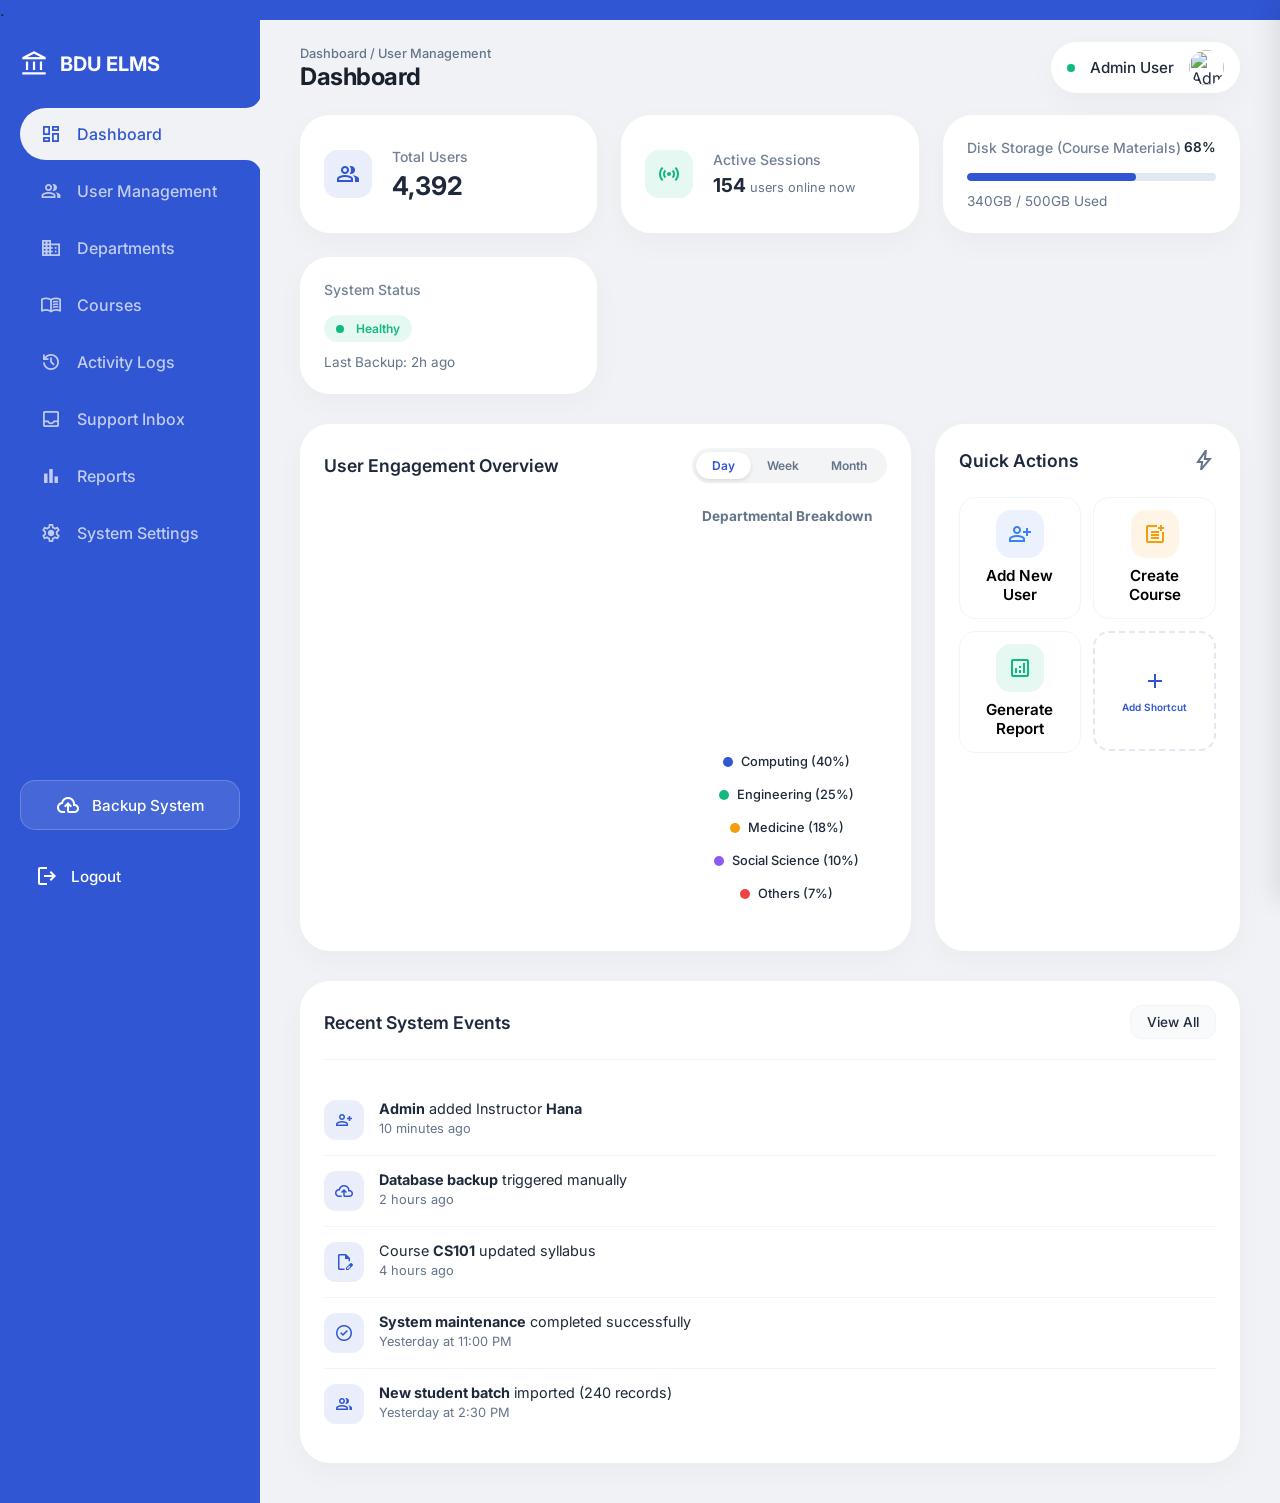
==== commit 9c247727: "Merge pull request #2 from hanu-917/admin_edits Admin edits" ====
--- a/Admin/index.html
+++ b/Admin/index.html
@@ -1,4 +1,4 @@
-<!DOCTYPE html>
+.<!DOCTYPE html>
 <html lang="en">
 
 <head>
@@ -74,7 +74,16 @@
         <!-- Main Content -->
         <main class="content">
             <header class="top-header">
-                <h1 id="section-title">Dashboard</h1>
+                <div class="page-header" style="display: flex; justify-content: space-between; align-items: center; flex: 1; margin-right: 32px;">
+                    <div>
+                        <span id="breadcrumb" class="text-muted" style="font-size: 0.8rem; font-weight: 500; margin-bottom: 4px; display: block;">Dashboard / User Management</span>
+                        <h1 id="section-title">Dashboard</h1>
+                    </div>
+                    <button id="open-create-user-modal" class="btn btn-primary" style="display: none; height: 40px; padding: 0 20px; font-size: 0.9rem; align-items: center; justify-content: center; gap: 8px; border-radius: 12px; transition: all 0.3s ease;">
+                        <span class="material-symbols-outlined" style="font-size: 1.1rem;">person_add</span>
+                        Create User
+                    </button>
+                </div>
                 <div class="admin-profile">
                     <div class="status-indicator online" title="System Healthy"></div>
                     <span class="admin-name">Admin User</span>
@@ -104,39 +113,27 @@
                             </div>
                             <div class="stat-info">
                                 <h3 style="color: var(--text-muted);">Active Sessions</h3>
-                                <p class="stat-value" style="color: var(--text-dark); font-size: 1.2rem;">154 <span
-                                        style="font-size: 0.8rem; font-weight: normal; color: var(--text-muted);">users
-                                        online now</span></p>
+                                <p class="stat-value" style="color: var(--text-dark); font-size: 1.2rem;">154 <span style="font-size: 0.8rem; font-weight: normal; color: var(--text-muted);">users online now</span></p>
                             </div>
                         </div>
                         <div class="stat-card"
                             style="background: var(--surface); color: var(--text-dark); border: 1px solid var(--border); flex-direction: column; align-items: flex-start; gap: 8px;">
                             <div style="display: flex; justify-content: space-between; width: 100%;">
-                                <h3 style="color: var(--text-muted); font-size: 0.9rem; font-weight: 500;">Disk Storage
-                                    (Course Materials)</h3>
+                                <h3 style="color: var(--text-muted); font-size: 0.9rem; font-weight: 500;">Disk Storage (Course Materials)</h3>
                                 <span id="disk-percentage" style="font-size: 0.85rem; font-weight: 600;">68%</span>
                             </div>
-                            <div
-                                style="width: 100%; height: 8px; background: #e2e8f0; border-radius: 4px; overflow: hidden; margin: 4px 0;">
-                                <div id="disk-progress"
-                                    style="width: 68%; height: 100%; background: var(--primary); border-radius: 4px;">
-                                </div>
-                            </div>
-                            <p id="disk-text" style="font-size: 0.85rem; color: var(--text-muted);">340GB / 500GB Used
-                            </p>
+                            <div style="width: 100%; height: 8px; background: #e2e8f0; border-radius: 4px; overflow: hidden; margin: 4px 0;">
+                                <div id="disk-progress" style="width: 68%; height: 100%; background: var(--primary); border-radius: 4px;"></div>
+                            </div>
+                            <p id="disk-text" style="font-size: 0.85rem; color: var(--text-muted);">340GB / 500GB Used</p>
                         </div>
                         <div class="stat-card"
                             style="background: var(--surface); color: var(--text-dark); border: 1px solid var(--border); flex-direction: column; align-items: flex-start; gap: 8px;">
-                            <h3 style="color: var(--text-muted); font-size: 0.9rem; font-weight: 500;">System Status
-                            </h3>
+                            <h3 style="color: var(--text-muted); font-size: 0.9rem; font-weight: 500;">System Status</h3>
                             <div style="display: flex; align-items: center; gap: 10px; margin-top: 4px;">
-                                <span class="badge"
-                                    style="background: rgba(16, 185, 129, 0.1); color: #10b981; padding: 6px 12px;"><span
-                                        class="status-indicator"
-                                        style="display: inline-block; margin-right: 6px;"></span>Healthy</span>
-                            </div>
-                            <p style="font-size: 0.85rem; color: var(--text-muted); margin-top: 4px;">Last Backup: 2h
-                                ago</p>
+                                <span class="badge" style="background: rgba(16, 185, 129, 0.1); color: #10b981; padding: 6px 12px;"><span class="status-indicator" style="display: inline-block; margin-right: 6px;"></span>Healthy</span>
+                            </div>
+                            <p style="font-size: 0.85rem; color: var(--text-muted); margin-top: 4px;">Last Backup: 2h ago</p>
                         </div>
                     </div>
 
@@ -158,25 +155,17 @@
                                     <canvas id="engagement-chart"></canvas>
                                 </div>
                                 <!-- Dept Donut Chart -->
-                                <div class="donut-chart-container"
-                                    style="flex: 1; display: flex; flex-direction: column; align-items: center; padding-bottom: 20px;">
-                                    <h4 style="font-size: 0.85rem; color: var(--text-muted); margin-bottom: 15px;">
-                                        Departmental Breakdown</h4>
+                                <div class="donut-chart-container" style="flex: 1; display: flex; flex-direction: column; align-items: center; padding-bottom: 20px;">
+                                    <h4 style="font-size: 0.85rem; color: var(--text-muted); margin-bottom: 15px;">Departmental Breakdown</h4>
                                     <div style="width: 200px; height: 200px; position: relative;">
                                         <canvas id="departmentPieChart"></canvas>
                                     </div>
-                                    <div class="donut-legend"
-                                        style="margin-top: 15px; width: 100%; display: flex; flex-wrap: wrap; justify-content: center; gap: 12px;">
-                                        <div class="legend-item"><span class="dot" style="background: #3056D3;"></span>
-                                            Computing (40%)</div>
-                                        <div class="legend-item"><span class="dot" style="background: #10B981;"></span>
-                                            Engineering (25%)</div>
-                                        <div class="legend-item"><span class="dot" style="background: #F59E0B;"></span>
-                                            Medicine (18%)</div>
-                                        <div class="legend-item"><span class="dot" style="background: #8B5CF6;"></span>
-                                            Social Science (10%)</div>
-                                        <div class="legend-item"><span class="dot" style="background: #EF4444;"></span>
-                                            Others (7%)</div>
+                                    <div class="donut-legend" style="margin-top: 15px; width: 100%; display: flex; flex-wrap: wrap; justify-content: center; gap: 12px;">
+                                        <div class="legend-item"><span class="dot" style="background: #3056D3;"></span> Computing (40%)</div>
+                                        <div class="legend-item"><span class="dot" style="background: #10B981;"></span> Engineering (25%)</div>
+                                        <div class="legend-item"><span class="dot" style="background: #F59E0B;"></span> Medicine (18%)</div>
+                                        <div class="legend-item"><span class="dot" style="background: #8B5CF6;"></span> Social Science (10%)</div>
+                                        <div class="legend-item"><span class="dot" style="background: #EF4444;"></span> Others (7%)</div>
                                     </div>
                                 </div>
                             </div>
@@ -227,8 +216,7 @@
                         </div>
                         <div class="feed-list">
                             <div class="feed-item">
-                                <div class="feed-icon"
-                                    style="background: rgba(48, 86, 211, 0.1); color: var(--primary);"><span
+                                <div class="feed-icon" style="background: rgba(48, 86, 211, 0.1); color: var(--primary);"><span
                                         class="material-symbols-outlined">person_add</span></div>
                                 <div class="feed-content">
                                     <p><strong>Admin</strong> added Instructor <strong>Hana</strong></p>
@@ -236,8 +224,7 @@
                                 </div>
                             </div>
                             <div class="feed-item">
-                                <div class="feed-icon"
-                                    style="background: rgba(48, 86, 211, 0.1); color: var(--primary);"><span
+                                <div class="feed-icon" style="background: rgba(48, 86, 211, 0.1); color: var(--primary);"><span
                                         class="material-symbols-outlined">backup</span></div>
                                 <div class="feed-content">
                                     <p><strong>Database backup</strong> triggered manually</p>
@@ -245,8 +232,7 @@
                                 </div>
                             </div>
                             <div class="feed-item">
-                                <div class="feed-icon"
-                                    style="background: rgba(48, 86, 211, 0.1); color: var(--primary);"><span
+                                <div class="feed-icon" style="background: rgba(48, 86, 211, 0.1); color: var(--primary);"><span
                                         class="material-symbols-outlined">edit_document</span></div>
                                 <div class="feed-content">
                                     <p>Course <strong>CS101</strong> updated syllabus</p>
@@ -254,8 +240,7 @@
                                 </div>
                             </div>
                             <div class="feed-item">
-                                <div class="feed-icon"
-                                    style="background: rgba(48, 86, 211, 0.1); color: var(--primary);"><span
+                                <div class="feed-icon" style="background: rgba(48, 86, 211, 0.1); color: var(--primary);"><span
                                         class="material-symbols-outlined">check_circle</span></div>
                                 <div class="feed-content">
                                     <p><strong>System maintenance</strong> completed successfully</p>
@@ -263,8 +248,7 @@
                                 </div>
                             </div>
                             <div class="feed-item">
-                                <div class="feed-icon"
-                                    style="background: rgba(48, 86, 211, 0.1); color: var(--primary);"><span
+                                <div class="feed-icon" style="background: rgba(48, 86, 211, 0.1); color: var(--primary);"><span
                                         class="material-symbols-outlined">group</span></div>
                                 <div class="feed-content">
                                     <p><strong>New student batch</strong> imported (240 records)</p>
@@ -277,84 +261,70 @@
 
                 <!-- Users Section -->
                 <section id="users" class="view-section">
-                    <div class="section-header">
-                        <h2>User Directory</h2>
-                        <button id="open-create-user-modal" class="btn btn-primary">
-                            <span class="material-symbols-outlined">person_add</span>
-                            Create User
-                        </button>
-                    </div>
-
-                    <!-- Bulk Action Bar (Hidden by default) -->
+                    <h2 style="font-size: 1.25rem; font-weight: 600; color: var(--text-dark); margin-bottom: 12px;">User Directory</h2>
+
+                    <!-- Search & Filter Bar -->
+                    <div class="filter-bar" style="display: flex; gap: 16px; margin-bottom: 16px; align-items: center;">
+                        <input type="text" id="user-search" placeholder="Search users by name or email..."
+                            style="flex: 1; min-width: 250px; height: 40px; padding: 0 16px; border: 1px solid #E2E8F0; border-radius: 12px; outline: none; transition: var(--transition); box-sizing: border-box;">
+                        <div class="global-actions" style="display: flex; align-items: center; gap: 8px; border-right: 1px solid #E2E8F0; padding-right: 16px;">
+                            <span style="font-size: 0.85rem; font-weight: 600; color: var(--text-muted); white-space: nowrap;">User Actions:</span>
+                            <button id="global-edit-btn" class="icon-btn global-action-btn" title="Edit User" disabled style="opacity: 0.4; cursor: not-allowed;"><span class="material-symbols-outlined">edit</span></button>
+                        </div>
+                        
+                        <div style="display: flex; gap: 12px; margin-left: auto; align-items: center;">
+                            <select id="role-filter" class="filter-dropdown">
+                                <option value="all">All Roles</option>
+                                <option value="student">Student</option>
+                                <option value="instructor">Instructor</option>
+                                <option value="admin">Administrator</option>
+                            </select>
+                            <button class="btn btn-secondary" style="border-radius: 12px; padding: 8px 16px;">
+                                <span class="material-symbols-outlined">filter_list</span> Filter
+                            </button>
+                            <button class="btn btn-secondary" style="border-radius: 12px; padding: 8px 16px;">
+                                <span class="material-symbols-outlined">download</span> Export
+                            </button>
+                        </div>
+                    </div>
+
+                    <!-- Bulk Action Bar -->
                     <div id="bulk-action-bar" class="bulk-action-bar" style="display: none;">
                         <span id="bulk-action-count">0 Users Selected</span>
                         <div class="bulk-actions">
-                            <button id="delete-selected-btn" class="btn btn-secondary btn-sm"
-                                style="color: #dc2626; border-color: #fca5a5; background: #fef2f2;">
+                            <button class="btn btn-secondary btn-sm" style="color: #dc2626; border-color: #fca5a5; background: #fef2f2;">
                                 <span class="material-symbols-outlined">delete</span> Delete Selected
                             </button>
-                            <button id="suspend-selected-btn" class="btn btn-secondary btn-sm">
+                            <button class="btn btn-secondary btn-sm">
                                 <span class="material-symbols-outlined">block</span> Suspend Selected
                             </button>
                         </div>
                     </div>
 
-                    <!-- Search & Filter Bar -->
-                    <div class="filter-bar" style="display: flex; gap: 16px; margin-bottom: 20px;">
-                        <input type="text" id="user-search" placeholder="Search users by name or email..."
-                            style="flex: 1; padding: 10px 16px; border: 1px solid #E2E8F0; border-radius: 12px; outline: none; transition: var(--transition);">
-                        <div class="global-actions"
-                            style="display: flex; align-items: center; gap: 8px; border-right: 1px solid #E2E8F0; padding-right: 16px;">
-                            <span
-                                style="font-size: 0.85rem; font-weight: 600; color: var(--text-muted); white-space: nowrap;">User
-                                Actions:</span>
-                            <button id="global-edit-btn" class="icon-btn global-action-btn" title="Edit User" disabled
-                                style="opacity: 0.4; cursor: not-allowed;"><span
-                                    class="material-symbols-outlined">edit</span></button>
-                            <button id="global-view-btn" class="icon-btn global-action-btn" title="View Profile"
-                                disabled style="opacity: 0.4; cursor: not-allowed;"><span
-                                    class="material-symbols-outlined">person</span></button>
-                        </div>
-                        <select id="role-filter" class="filter-dropdown">
-                            <option value="all">All Roles</option>
-                            <option value="student">Student</option>
-                            <option value="instructor">Instructor</option>
-                            <option value="admin">Administrator</option>
-                        </select>
-                        <button class="btn btn-secondary" style="border-radius: 12px; padding: 10px 16px;">
-                            <span class="material-symbols-outlined">filter_list</span> Filter
-                        </button>
-                        <button class="btn btn-secondary" style="border-radius: 12px; padding: 10px 16px;">
-                            <span class="material-symbols-outlined">download</span> Export
-                        </button>
-                    </div>
-
                     <div class="card table-card">
-                        <table class="data-table">
+                        <table id="users-table" class="data-table">
                             <thead>
                                 <tr>
-                                    <th class="checkbox-col"></th>
-                                    <th>Name</th>
-                                    <th>Email</th>
-                                    <th>Inst. ID</th>
-                                    <th>Role</th>
-                                    <th>Department</th>
-                                    <th>Status</th>
-                                    <th style="text-align: center;">Actions</th>
+                                    <th class="checkbox-col" style="width: 40px;"></th>
+                                    <th style="width: 15%; white-space: nowrap;">Name <span class="material-symbols-outlined" style="font-size: 0.9rem; vertical-align: middle; color: #94a3b8; cursor: pointer;">sort</span></th>
+                                    <th style="width: 30%;">Email</th>
+                                    <th style="width: 10%;">Role</th>
+                                    <th style="width: 20%;">Department</th>
+                                    <th style="width: 12%; white-space: nowrap;">Status <span class="material-symbols-outlined" style="font-size: 0.9rem; vertical-align: middle; color: #94a3b8; cursor: pointer;">sort</span></th>
+                                    <th style="width: 13%; text-align: center; white-space: nowrap;">Actions</th>
                                 </tr>
                             </thead>
                             <tbody id="users-table-body">
-                                <!-- Populated dynamically by app.js from the backend -->
+                                <!-- Rows injected via Javascript -->
                             </tbody>
                         </table>
 
                         <!-- Pagination Footer -->
                         <div class="pagination-footer">
-                            <span class="text-muted" style="font-size: 0.85rem;">Showing 1-10 of 1,240 users</span>
+                            <span id="pagination-text" class="text-muted" style="font-size: 0.85rem;">Showing 1-10 of 22 users</span>
                             <div class="pagination-controls">
-                                <button class="btn btn-secondary btn-sm" disabled
-                                    style="border-radius: 8px;">Previous</button>
-                                <button class="btn btn-secondary btn-sm" style="border-radius: 8px;">Next</button>
+                                <button id="prev-btn" class="btn btn-secondary btn-sm" disabled style="border-radius: 8px;">Previous</button>
+                                <button id="next-btn" class="btn btn-secondary btn-sm" style="border-radius: 8px;">Next</button>
                             </div>
                         </div>
                     </div>
@@ -364,59 +334,193 @@
                 <section id="departments" class="view-section">
                     <div class="section-header">
                         <h2>University Departments</h2>
-                        <button class="btn btn-primary">
+                        <button class="btn btn-primary" onclick="document.getElementById('add-department-modal').style.display='flex'">
                             <span class="material-symbols-outlined">add</span>
                             Add Department
                         </button>
                     </div>
-                    <div class="card table-card">
-                        <table class="data-table">
-                            <thead>
-                                <tr>
-                                    <th>Department Name</th>
-                                    <th>Faculty/School</th>
-                                    <th>Head of Department</th>
-                                    <th>Staff Count</th>
-                                    <th>Student Count</th>
-                                    <th>Actions</th>
-                                </tr>
-                            </thead>
-                            <tbody>
-                                <tr>
-                                    <td><strong>Computer Science</strong></td>
-                                    <td>School of Computing</td>
-                                    <td>Dr. Alan Turing</td>
-                                    <td>42</td>
-                                    <td>850</td>
-                                    <td>
-                                        <button class="icon-btn edit"><span
-                                                class="material-symbols-outlined">edit</span></button>
-                                    </td>
-                                </tr>
-                                <tr>
-                                    <td><strong>Mathematics</strong></td>
-                                    <td>School of Natural Sciences</td>
-                                    <td>Dr. Katherine Johnson</td>
-                                    <td>28</td>
-                                    <td>420</td>
-                                    <td>
-                                        <button class="icon-btn edit"><span
-                                                class="material-symbols-outlined">edit</span></button>
-                                    </td>
-                                </tr>
-                                <tr>
-                                    <td><strong>Engineering</strong></td>
-                                    <td>School of Engineering</td>
-                                    <td>Dr. Nikola Tesla</td>
-                                    <td>65</td>
-                                    <td>1200</td>
-                                    <td>
-                                        <button class="icon-btn edit"><span
-                                                class="material-symbols-outlined">edit</span></button>
-                                    </td>
-                                </tr>
-                            </tbody>
-                        </table>
+                    
+                    <div class="departments-grid">
+                        <div class="department-card" onclick="navigateToUsersTabAndFilter('Computer Science')">
+                            <div class="dept-card-top">
+                                <div class="dept-title-area">
+                                    <div class="dept-icon-small" style="background: rgba(48, 86, 211, 0.1); color: var(--primary);">
+                                        <span class="material-symbols-outlined">computer</span>
+                                    </div>
+                                    <h3 class="dept-name">Computer Science</h3>
+                                </div>
+                                <button class="icon-btn edit-dept" title="Edit Department" onclick="event.stopPropagation()"><span class="material-symbols-outlined">edit</span></button>
+                            </div>
+                            <div class="dept-card-middle">
+                                <p class="text-muted" style="font-size: 0.85rem;">Head of Dept: Dr. Alan Turing</p>
+                            </div>
+                            <div class="dept-stats-boxes">
+                                <div class="stat-box">
+                                    <span class="stat-label">Staff</span>
+                                    <span class="stat-num">42</span>
+                                </div>
+                                <div class="stat-box">
+                                    <span class="stat-label">Students</span>
+                                    <span class="stat-num">850</span>
+                                </div>
+                            </div>
+                        </div>
+                        
+                        <div class="department-card" onclick="navigateToUsersTabAndFilter('Mathematics')">
+                            <div class="dept-card-top">
+                                <div class="dept-title-area">
+                                    <div class="dept-icon-small" style="background: rgba(16, 185, 129, 0.1); color: #10b981;">
+                                        <span class="material-symbols-outlined">science</span>
+                                    </div>
+                                    <h3 class="dept-name">Mathematics</h3>
+                                </div>
+                                <button class="icon-btn edit-dept" title="Edit Department" onclick="event.stopPropagation()"><span class="material-symbols-outlined">edit</span></button>
+                            </div>
+                            <div class="dept-card-middle">
+                                <p class="text-muted" style="font-size: 0.85rem;">Head of Dept: Dr. Katherine Johnson</p>
+                            </div>
+                            <div class="dept-stats-boxes">
+                                <div class="stat-box">
+                                    <span class="stat-label">Staff</span>
+                                    <span class="stat-num">28</span>
+                                </div>
+                                <div class="stat-box">
+                                    <span class="stat-label">Students</span>
+                                    <span class="stat-num">420</span>
+                                </div>
+                            </div>
+                        </div>
+
+                        <div class="department-card" onclick="navigateToUsersTabAndFilter('Engineering')">
+                            <div class="dept-card-top">
+                                <div class="dept-title-area">
+                                    <div class="dept-icon-small" style="background: rgba(245, 158, 11, 0.1); color: #f59e0b;">
+                                        <span class="material-symbols-outlined">engineering</span>
+                                    </div>
+                                    <h3 class="dept-name">Engineering</h3>
+                                </div>
+                                <button class="icon-btn edit-dept" title="Edit Department" onclick="event.stopPropagation()"><span class="material-symbols-outlined">edit</span></button>
+                            </div>
+                            <div class="dept-card-middle">
+                                <p class="text-muted" style="font-size: 0.85rem;">Head of Dept: Dr. Nikola Tesla</p>
+                            </div>
+                            <div class="dept-stats-boxes">
+                                <div class="stat-box">
+                                    <span class="stat-label">Staff</span>
+                                    <span class="stat-num">65</span>
+                                </div>
+                                <div class="stat-box">
+                                    <span class="stat-label">Students</span>
+                                    <span class="stat-num">1200</span>
+                                </div>
+                            </div>
+                        </div>
+
+                        <div class="department-card" onclick="navigateToUsersTabAndFilter('Medicine')">
+                            <div class="dept-card-top">
+                                <div class="dept-title-area">
+                                    <div class="dept-icon-small" style="background: rgba(239, 68, 68, 0.1); color: #ef4444;">
+                                        <span class="material-symbols-outlined">health_and_safety</span>
+                                    </div>
+                                    <h3 class="dept-name">Medicine</h3>
+                                </div>
+                                <button class="icon-btn edit-dept" title="Edit Department" onclick="event.stopPropagation()"><span class="material-symbols-outlined">edit</span></button>
+                            </div>
+                            <div class="dept-card-middle">
+                                <p class="text-muted" style="font-size: 0.85rem;">Head of Dept: Dr. Gregory House</p>
+                            </div>
+                            <div class="dept-stats-boxes">
+                                <div class="stat-box">
+                                    <span class="stat-label">Staff</span>
+                                    <span class="stat-num">112</span>
+                                </div>
+                                <div class="stat-box">
+                                    <span class="stat-label">Students</span>
+                                    <span class="stat-num">800</span>
+                                </div>
+                            </div>
+                        </div>
+
+                        <div class="department-card" onclick="navigateToUsersTabAndFilter('Law')">
+                            <div class="dept-card-top">
+                                <div class="dept-title-area">
+                                    <div class="dept-icon-small" style="background: rgba(71, 85, 105, 0.1); color: #475569;">
+                                        <span class="material-symbols-outlined">gavel</span>
+                                    </div>
+                                    <h3 class="dept-name">Law</h3>
+                                </div>
+                                <button class="icon-btn edit-dept" title="Edit Department" onclick="event.stopPropagation()"><span class="material-symbols-outlined">edit</span></button>
+                            </div>
+                            <div class="dept-card-middle">
+                                <p class="text-muted" style="font-size: 0.85rem;">Head of Dept: Prof. Annalise Keating</p>
+                            </div>
+                            <div class="dept-stats-boxes">
+                                <div class="stat-box">
+                                    <span class="stat-label">Staff</span>
+                                    <span class="stat-num">35</span>
+                                </div>
+                                <div class="stat-box">
+                                    <span class="stat-label">Students</span>
+                                    <span class="stat-num">450</span>
+                                </div>
+                            </div>
+                        </div>
+
+                        <div class="department-card" onclick="navigateToUsersTabAndFilter('Social Science')">
+                            <div class="dept-card-top">
+                                <div class="dept-title-area">
+                                    <div class="dept-icon-small" style="background: rgba(139, 92, 246, 0.1); color: #8b5cf6;">
+                                        <span class="material-symbols-outlined">group</span>
+                                    </div>
+                                    <h3 class="dept-name">Social Science</h3>
+                                </div>
+                                <button class="icon-btn edit-dept" title="Edit Department" onclick="event.stopPropagation()"><span class="material-symbols-outlined">edit</span></button>
+                            </div>
+                            <div class="dept-card-middle">
+                                <p class="text-muted" style="font-size: 0.85rem;">Head of Dept: Dr. Jane Goodall</p>
+                            </div>
+                            <div class="dept-stats-boxes">
+                                <div class="stat-box">
+                                    <span class="stat-label">Staff</span>
+                                    <span class="stat-num">50</span>
+                                </div>
+                                <div class="stat-box">
+                                    <span class="stat-label">Students</span>
+                                    <span class="stat-num">900</span>
+                                </div>
+                            </div>
+                        </div>
+
+                        <div class="department-card" onclick="navigateToUsersTabAndFilter('Fashion Design')">
+                            <div class="dept-card-top">
+                                <div class="dept-title-area">
+                                    <div class="dept-icon-small" style="background: rgba(236, 72, 153, 0.1); color: #ec4899;">
+                                        <span class="material-symbols-outlined">checkroom</span>
+                                    </div>
+                                    <h3 class="dept-name">Fashion Design</h3>
+                                </div>
+                                <button class="icon-btn edit-dept" title="Edit Department" onclick="event.stopPropagation()"><span class="material-symbols-outlined">edit</span></button>
+                            </div>
+                            <div class="dept-card-middle">
+                                <p class="text-muted" style="font-size: 0.85rem;">Head of Dept: Miranda Priestly</p>
+                            </div>
+                            <div class="dept-stats-boxes">
+                                <div class="stat-box">
+                                    <span class="stat-label">Staff</span>
+                                    <span class="stat-num">25</span>
+                                </div>
+                                <div class="stat-box">
+                                    <span class="stat-label">Students</span>
+                                    <span class="stat-num">320</span>
+                                </div>
+                            </div>
+                        </div>
+
+                        <!-- Add New Shortcut -->
+                        <div class="department-card add-new-dept-card" onclick="document.getElementById('add-department-modal').style.display='flex'">
+                            <span class="material-symbols-outlined">add</span>
+                            <h3>Add New Department</h3>
+                        </div>
                     </div>
                 </section>
 
@@ -651,22 +755,16 @@
         </div>
         <div class="drawer-content">
             <div class="drawer-profile-info">
-                <img id="drawer-avatar"
-                    src="https://ui-avatars.com/api/?name=User&background=eff6ff&color=2563eb&rounded=true&size=100"
-                    alt="User Avatar">
+                <img id="drawer-avatar" src="https://ui-avatars.com/api/?name=User&background=eff6ff&color=2563eb&rounded=true&size=100" alt="User Avatar">
                 <h3 id="drawer-name">User Name</h3>
                 <p id="drawer-email" class="text-muted">user@university.edu</p>
                 <span id="drawer-role" class="badge">Role</span>
             </div>
-
+            
             <div class="drawer-details">
-                <div class="detail-group" id="drawer-dept-group" style="display: none;">
+                <div class="detail-group">
                     <label>Department</label>
                     <p id="drawer-dept">Department Name</p>
-                </div>
-                <div class="detail-group" id="drawer-inst-id-group" style="display: none;">
-                    <label>Institutional ID</label>
-                    <p id="drawer-inst-id">N/A</p>
                 </div>
                 <div class="detail-group">
                     <label>Status</label>
@@ -694,72 +792,32 @@
             </div>
             <div class="modal-body">
                 <form id="create-user-form">
-                    <div class="form-row">
-                        <div class="form-group" style="flex: 0 0 100px;">
-                            <label for="title">Title</label>
-                            <select id="title">
-                                <option value="">None</option>
-                                <option value="Mr.">Mr.</option>
-                                <option value="Ms.">Ms.</option>
-                                <option value="Mrs.">Mrs.</option>
-                                <option value="Dr.">Dr.</option>
-                                <option value="Prof.">Prof.</option>
-                            </select>
-                        </div>
-                        <div class="form-group" style="flex: 1;">
-                            <label for="first-name">First Name</label>
-                            <input type="text" id="first-name" placeholder="" required>
-                        </div>
-                        <div class="form-group" style="flex: 1;">
-                            <label for="middle-name">Middle Name</label>
-                            <input type="text" id="middle-name" placeholder="">
-                        </div>
-                        <div class="form-group" style="flex: 1;">
-                            <label for="last-name">Last Name</label>
-                            <input type="text" id="last-name" placeholder="" required>
-                        </div>
-                    </div>
-                    <div class="form-row">
-                        <div class="form-group" style="flex: 1;">
-                            <label for="email">University Email</label>
-                            <input type="email" id="email" placeholder="E.g., bdu1501234@bdu.edu.et" required>
-                        </div>
-                        <div class="form-group" id="institutional-id-group" style="flex: 1; display: none;">
-                            <label for="institutional-id">Institutional ID</label>
-                            <div
-                                style="display: flex; border: 1px solid #E2E8F0; border-radius: 8px; overflow: hidden;">
-                                <select id="institutional-id-prefix"
-                                    style="flex: 0 0 90px; border: none; border-right: 1px solid #E2E8F0; border-radius: 0; background-color: #f8fafc; outline: none !important; box-shadow: none !important; padding: 10px 12px;">
-                                    <option value="BDU">BDU</option>
-                                    <option value="">None</option>
-                                </select>
-                                <input type="text" id="institutional-id" placeholder="E.g., 1501234"
-                                    style="flex: 1; border: none; border-radius: 0; outline: none !important; box-shadow: none !important;">
-                            </div>
-                        </div>
+                    <div class="form-group">
+                        <label for="name">Full Name</label>
+                        <input type="text" id="name" placeholder="E.g., Jane Smith" required>
+                    </div>
+                    <div class="form-group">
+                        <label for="email">University Email</label>
+                        <input type="email" id="email" placeholder="jane.smith@university.edu" required>
                     </div>
                     <div class="form-row">
                         <div class="form-group">
                             <label for="role">Role</label>
                             <select id="role" required>
-                                <option value="" disabled selected hidden>Select a role...</option>
+                                <option value="">Select a role...</option>
                                 <option value="student">Student</option>
                                 <option value="instructor">Instructor</option>
                                 <option value="admin">Administrator</option>
                             </select>
                         </div>
-                        <div class="form-group" id="department-group" style="display: none;">
-                            <label for="department-search">Department</label>
-                            <div class="custom-select-wrapper" style="position: relative;">
-                                <input type="text" id="department-search" placeholder="Select department..."
-                                    autocomplete="off" style="padding-right: 32px;">
-                                <span class="material-symbols-outlined dropdown-arrow"
-                                    style="position: absolute; right: 10px; top: 50%; transform: translateY(-50%); cursor: pointer; color: #64748b; pointer-events: none;">arrow_drop_down</span>
-                                <ul id="department-dropdown-list"
-                                    style="display: none; position: absolute; top: calc(100% + 4px); left: 0; width: 100%; max-height: 200px; overflow-y: auto; background: #ffffff; border: 1px solid #E2E8F0; border-radius: 8px; box-shadow: 0 4px 6px -1px rgba(0,0,0,0.1); z-index: 50; margin: 0; padding: 0; list-style: none;">
-                                </ul>
-                                <input type="hidden" id="department">
-                            </div>
+                        <div class="form-group">
+                            <label for="department">Department</label>
+                            <select id="department" required>
+                                <option value="">Select department...</option>
+                                <option value="cs">Computer Science</option>
+                                <option value="math">Mathematics</option>
+                                <option value="physics">Physics</option>
+                            </select>
                         </div>
                     </div>
                     <div class="form-actions">
@@ -789,22 +847,17 @@
                     </div>
                 </div>
                 <form id="update-user-form">
-                    <div class="form-row">
-                        <div class="form-group" style="flex: 1;">
-                            <label for="profile-first-name">First Name</label>
-                            <input type="text" id="profile-first-name" value="John" required>
-                        </div>
-                        <div class="form-group" style="flex: 1;">
-                            <label for="profile-last-name">Last Name</label>
-                            <input type="text" id="profile-last-name" value="Doe" required>
-                        </div>
+                    <div class="form-group">
+                        <label for="profile-name">Full Name</label>
+                        <input type="text" id="profile-name" value="John Doe" required>
                     </div>
                     <div class="form-row">
                         <div class="form-group">
                             <label for="profile-department">Department</label>
                             <select id="profile-department" required>
-                                <option value="">Select department...</option>
-                                <!-- Populated dynamically by app.js -->
+                                <option value="cs" selected>Computer Science</option>
+                                <option value="math">Mathematics</option>
+                                <option value="physics">Physics</option>
                             </select>
                         </div>
                         <div class="form-group">
@@ -821,6 +874,42 @@
         </div>
     </div>
 
+    <!-- Add Department Modal -->
+    <div id="add-department-modal" class="modal">
+        <div class="modal-content">
+            <div class="modal-header">
+                <h2>Add New Department</h2>
+                <span class="close-modal" onclick="document.getElementById('add-department-modal').style.display='none'">&times;</span>
+            </div>
+            <div class="modal-body">
+                <form id="add-dept-form">
+                    <div class="form-group">
+                        <label for="dept-name">Department Name</label>
+                        <input type="text" id="dept-name" placeholder="E.g., Computing" required>
+                    </div>
+                    <div class="form-group">
+                        <label for="dept-head">Head of Department</label>
+                        <input type="text" id="dept-head" placeholder="E.g., Dr. Alan Turing" required>
+                    </div>
+                    <div class="form-row">
+                        <div class="form-group">
+                            <label for="dept-staff">Staff Count</label>
+                            <input type="number" id="dept-staff" placeholder="0" min="0">
+                        </div>
+                        <div class="form-group">
+                            <label for="dept-students">Student Count</label>
+                            <input type="number" id="dept-students" placeholder="0" min="0">
+                        </div>
+                    </div>
+                    <div class="form-actions">
+                        <button type="button" class="btn btn-secondary" onclick="document.getElementById('add-department-modal').style.display='none'">Cancel</button>
+                        <button type="submit" class="btn btn-primary" onclick="event.preventDefault(); document.getElementById('add-department-modal').style.display='none';">Add Department</button>
+                    </div>
+                </form>
+            </div>
+        </div>
+    </div>
+
     <script src="app.js"></script>
 </body>
 
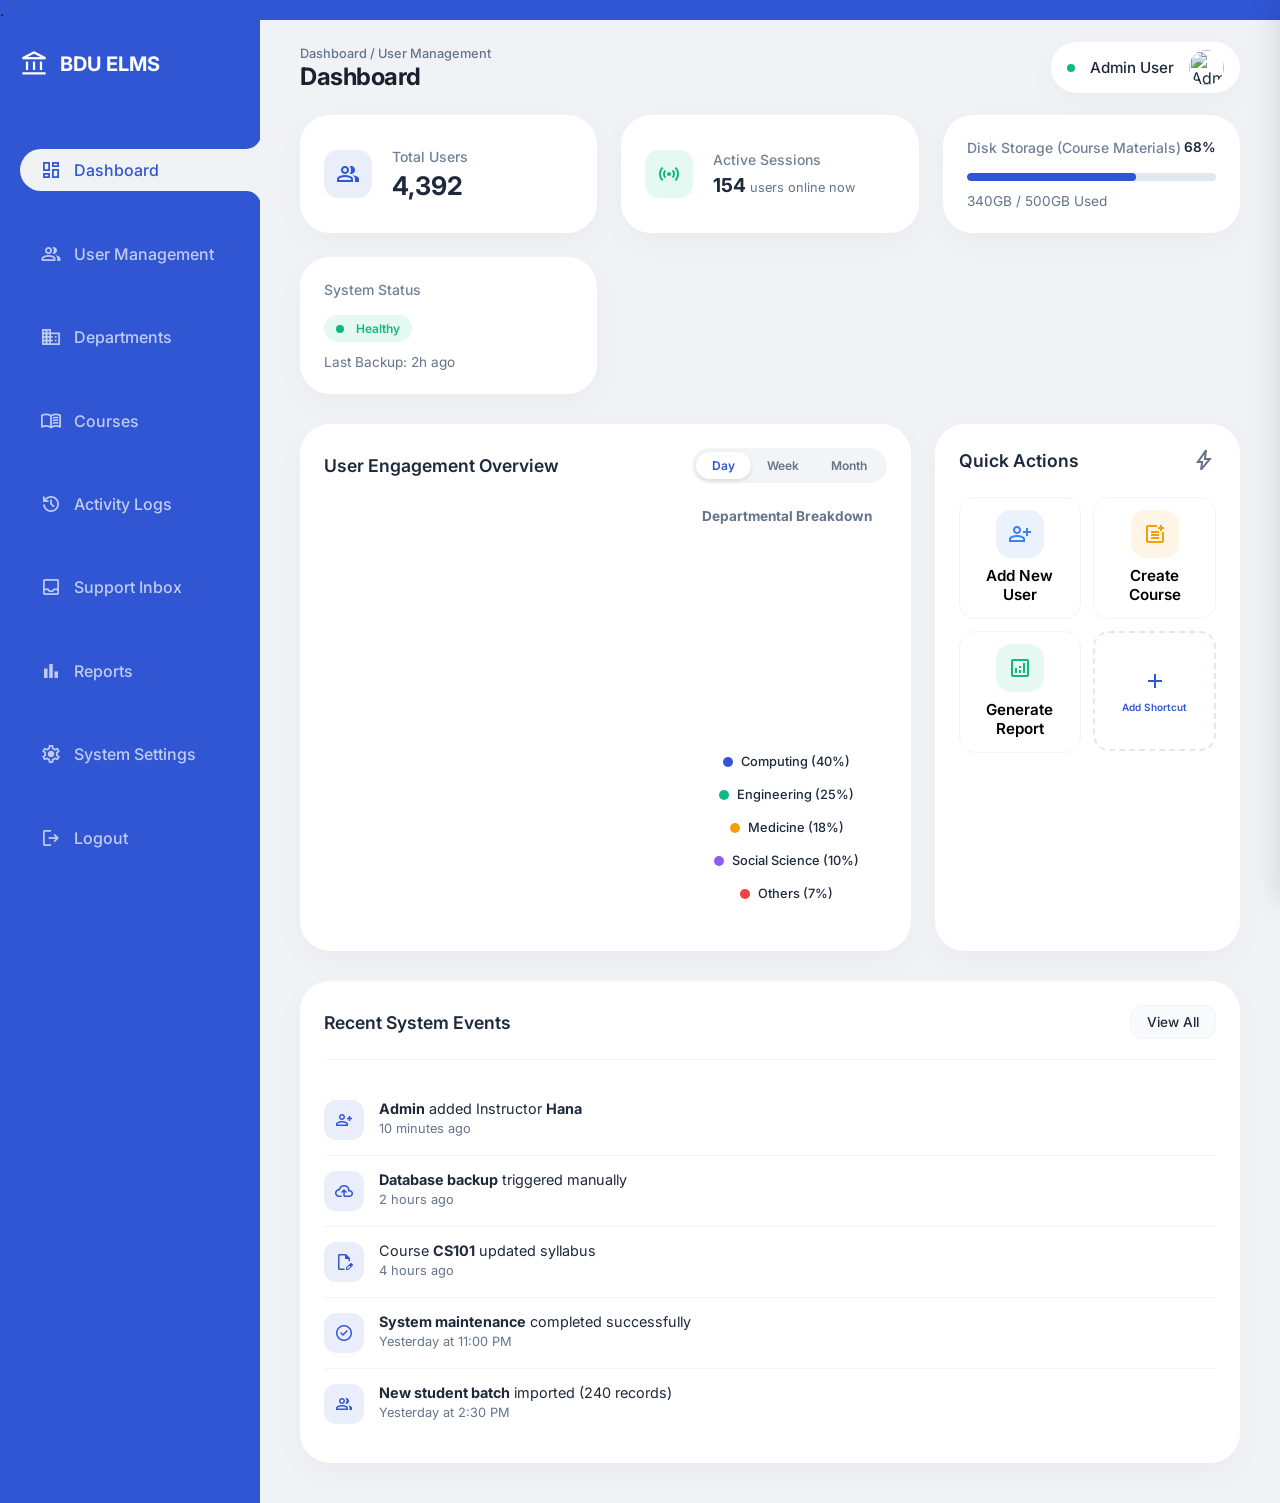
==== commit a3cd3e4b: "list" ====
--- a/Admin/index.html
+++ b/Admin/index.html
@@ -1,4 +1,5 @@
-.<!DOCTYPE html>
+.
+<!DOCTYPE html>
 <html lang="en">
 
 <head>
@@ -56,30 +57,27 @@
                         <span class="material-symbols-outlined">settings</span>
                         <span>System Settings</span>
                     </li>
+                    <li class="nav-item" id="logout-btn">
+                        <span class="material-symbols-outlined">logout</span>
+                        <span>Logout</span>
+                    </li>
                 </ul>
             </nav>
-            <div class="sidebar-footer">
-                <button id="backup-btn" class="btn btn-secondary"
-                    style="width: 100%; margin-bottom: 12px; background: rgba(255,255,255,0.1); color: white; border: 1px solid rgba(255,255,255,0.2);">
-                    <span class="material-symbols-outlined">backup</span>
-                    Backup System
-                </button>
-                <button id="logout-btn">
-                    <span class="material-symbols-outlined">logout</span>
-                    Logout
-                </button>
-            </div>
         </aside>
 
         <!-- Main Content -->
         <main class="content">
             <header class="top-header">
-                <div class="page-header" style="display: flex; justify-content: space-between; align-items: center; flex: 1; margin-right: 32px;">
+                <div class="page-header"
+                    style="display: flex; justify-content: space-between; align-items: center; flex: 1; margin-right: 32px;">
                     <div>
-                        <span id="breadcrumb" class="text-muted" style="font-size: 0.8rem; font-weight: 500; margin-bottom: 4px; display: block;">Dashboard / User Management</span>
+                        <span id="breadcrumb" class="text-muted"
+                            style="font-size: 0.8rem; font-weight: 500; margin-bottom: 4px; display: block;">Dashboard /
+                            User Management</span>
                         <h1 id="section-title">Dashboard</h1>
                     </div>
-                    <button id="open-create-user-modal" class="btn btn-primary" style="display: none; height: 40px; padding: 0 20px; font-size: 0.9rem; align-items: center; justify-content: center; gap: 8px; border-radius: 12px; transition: all 0.3s ease;">
+                    <button id="open-create-user-modal" class="btn btn-primary"
+                        style="display: none; height: 40px; padding: 0 20px; font-size: 0.9rem; align-items: center; justify-content: center; gap: 8px; border-radius: 12px; transition: all 0.3s ease;">
                         <span class="material-symbols-outlined" style="font-size: 1.1rem;">person_add</span>
                         Create User
                     </button>
@@ -113,27 +111,39 @@
                             </div>
                             <div class="stat-info">
                                 <h3 style="color: var(--text-muted);">Active Sessions</h3>
-                                <p class="stat-value" style="color: var(--text-dark); font-size: 1.2rem;">154 <span style="font-size: 0.8rem; font-weight: normal; color: var(--text-muted);">users online now</span></p>
+                                <p class="stat-value" style="color: var(--text-dark); font-size: 1.2rem;">154 <span
+                                        style="font-size: 0.8rem; font-weight: normal; color: var(--text-muted);">users
+                                        online now</span></p>
                             </div>
                         </div>
                         <div class="stat-card"
                             style="background: var(--surface); color: var(--text-dark); border: 1px solid var(--border); flex-direction: column; align-items: flex-start; gap: 8px;">
                             <div style="display: flex; justify-content: space-between; width: 100%;">
-                                <h3 style="color: var(--text-muted); font-size: 0.9rem; font-weight: 500;">Disk Storage (Course Materials)</h3>
+                                <h3 style="color: var(--text-muted); font-size: 0.9rem; font-weight: 500;">Disk Storage
+                                    (Course Materials)</h3>
                                 <span id="disk-percentage" style="font-size: 0.85rem; font-weight: 600;">68%</span>
                             </div>
-                            <div style="width: 100%; height: 8px; background: #e2e8f0; border-radius: 4px; overflow: hidden; margin: 4px 0;">
-                                <div id="disk-progress" style="width: 68%; height: 100%; background: var(--primary); border-radius: 4px;"></div>
-                            </div>
-                            <p id="disk-text" style="font-size: 0.85rem; color: var(--text-muted);">340GB / 500GB Used</p>
+                            <div
+                                style="width: 100%; height: 8px; background: #e2e8f0; border-radius: 4px; overflow: hidden; margin: 4px 0;">
+                                <div id="disk-progress"
+                                    style="width: 68%; height: 100%; background: var(--primary); border-radius: 4px;">
+                                </div>
+                            </div>
+                            <p id="disk-text" style="font-size: 0.85rem; color: var(--text-muted);">340GB / 500GB Used
+                            </p>
                         </div>
                         <div class="stat-card"
                             style="background: var(--surface); color: var(--text-dark); border: 1px solid var(--border); flex-direction: column; align-items: flex-start; gap: 8px;">
-                            <h3 style="color: var(--text-muted); font-size: 0.9rem; font-weight: 500;">System Status</h3>
+                            <h3 style="color: var(--text-muted); font-size: 0.9rem; font-weight: 500;">System Status
+                            </h3>
                             <div style="display: flex; align-items: center; gap: 10px; margin-top: 4px;">
-                                <span class="badge" style="background: rgba(16, 185, 129, 0.1); color: #10b981; padding: 6px 12px;"><span class="status-indicator" style="display: inline-block; margin-right: 6px;"></span>Healthy</span>
-                            </div>
-                            <p style="font-size: 0.85rem; color: var(--text-muted); margin-top: 4px;">Last Backup: 2h ago</p>
+                                <span class="badge"
+                                    style="background: rgba(16, 185, 129, 0.1); color: #10b981; padding: 6px 12px;"><span
+                                        class="status-indicator"
+                                        style="display: inline-block; margin-right: 6px;"></span>Healthy</span>
+                            </div>
+                            <p style="font-size: 0.85rem; color: var(--text-muted); margin-top: 4px;">Last Backup: 2h
+                                ago</p>
                         </div>
                     </div>
 
@@ -155,17 +165,25 @@
                                     <canvas id="engagement-chart"></canvas>
                                 </div>
                                 <!-- Dept Donut Chart -->
-                                <div class="donut-chart-container" style="flex: 1; display: flex; flex-direction: column; align-items: center; padding-bottom: 20px;">
-                                    <h4 style="font-size: 0.85rem; color: var(--text-muted); margin-bottom: 15px;">Departmental Breakdown</h4>
+                                <div class="donut-chart-container"
+                                    style="flex: 1; display: flex; flex-direction: column; align-items: center; padding-bottom: 20px;">
+                                    <h4 style="font-size: 0.85rem; color: var(--text-muted); margin-bottom: 15px;">
+                                        Departmental Breakdown</h4>
                                     <div style="width: 200px; height: 200px; position: relative;">
                                         <canvas id="departmentPieChart"></canvas>
                                     </div>
-                                    <div class="donut-legend" style="margin-top: 15px; width: 100%; display: flex; flex-wrap: wrap; justify-content: center; gap: 12px;">
-                                        <div class="legend-item"><span class="dot" style="background: #3056D3;"></span> Computing (40%)</div>
-                                        <div class="legend-item"><span class="dot" style="background: #10B981;"></span> Engineering (25%)</div>
-                                        <div class="legend-item"><span class="dot" style="background: #F59E0B;"></span> Medicine (18%)</div>
-                                        <div class="legend-item"><span class="dot" style="background: #8B5CF6;"></span> Social Science (10%)</div>
-                                        <div class="legend-item"><span class="dot" style="background: #EF4444;"></span> Others (7%)</div>
+                                    <div class="donut-legend"
+                                        style="margin-top: 15px; width: 100%; display: flex; flex-wrap: wrap; justify-content: center; gap: 12px;">
+                                        <div class="legend-item"><span class="dot" style="background: #3056D3;"></span>
+                                            Computing (40%)</div>
+                                        <div class="legend-item"><span class="dot" style="background: #10B981;"></span>
+                                            Engineering (25%)</div>
+                                        <div class="legend-item"><span class="dot" style="background: #F59E0B;"></span>
+                                            Medicine (18%)</div>
+                                        <div class="legend-item"><span class="dot" style="background: #8B5CF6;"></span>
+                                            Social Science (10%)</div>
+                                        <div class="legend-item"><span class="dot" style="background: #EF4444;"></span>
+                                            Others (7%)</div>
                                     </div>
                                 </div>
                             </div>
@@ -216,7 +234,8 @@
                         </div>
                         <div class="feed-list">
                             <div class="feed-item">
-                                <div class="feed-icon" style="background: rgba(48, 86, 211, 0.1); color: var(--primary);"><span
+                                <div class="feed-icon"
+                                    style="background: rgba(48, 86, 211, 0.1); color: var(--primary);"><span
                                         class="material-symbols-outlined">person_add</span></div>
                                 <div class="feed-content">
                                     <p><strong>Admin</strong> added Instructor <strong>Hana</strong></p>
@@ -224,7 +243,8 @@
                                 </div>
                             </div>
                             <div class="feed-item">
-                                <div class="feed-icon" style="background: rgba(48, 86, 211, 0.1); color: var(--primary);"><span
+                                <div class="feed-icon"
+                                    style="background: rgba(48, 86, 211, 0.1); color: var(--primary);"><span
                                         class="material-symbols-outlined">backup</span></div>
                                 <div class="feed-content">
                                     <p><strong>Database backup</strong> triggered manually</p>
@@ -232,7 +252,8 @@
                                 </div>
                             </div>
                             <div class="feed-item">
-                                <div class="feed-icon" style="background: rgba(48, 86, 211, 0.1); color: var(--primary);"><span
+                                <div class="feed-icon"
+                                    style="background: rgba(48, 86, 211, 0.1); color: var(--primary);"><span
                                         class="material-symbols-outlined">edit_document</span></div>
                                 <div class="feed-content">
                                     <p>Course <strong>CS101</strong> updated syllabus</p>
@@ -240,7 +261,8 @@
                                 </div>
                             </div>
                             <div class="feed-item">
-                                <div class="feed-icon" style="background: rgba(48, 86, 211, 0.1); color: var(--primary);"><span
+                                <div class="feed-icon"
+                                    style="background: rgba(48, 86, 211, 0.1); color: var(--primary);"><span
                                         class="material-symbols-outlined">check_circle</span></div>
                                 <div class="feed-content">
                                     <p><strong>System maintenance</strong> completed successfully</p>
@@ -248,7 +270,8 @@
                                 </div>
                             </div>
                             <div class="feed-item">
-                                <div class="feed-icon" style="background: rgba(48, 86, 211, 0.1); color: var(--primary);"><span
+                                <div class="feed-icon"
+                                    style="background: rgba(48, 86, 211, 0.1); color: var(--primary);"><span
                                         class="material-symbols-outlined">group</span></div>
                                 <div class="feed-content">
                                     <p><strong>New student batch</strong> imported (240 records)</p>
@@ -261,17 +284,23 @@
 
                 <!-- Users Section -->
                 <section id="users" class="view-section">
-                    <h2 style="font-size: 1.25rem; font-weight: 600; color: var(--text-dark); margin-bottom: 12px;">User Directory</h2>
+                    <h2 style="font-size: 1.25rem; font-weight: 600; color: var(--text-dark); margin-bottom: 12px;">User
+                        Directory</h2>
 
                     <!-- Search & Filter Bar -->
                     <div class="filter-bar" style="display: flex; gap: 16px; margin-bottom: 16px; align-items: center;">
                         <input type="text" id="user-search" placeholder="Search users by name or email..."
                             style="flex: 1; min-width: 250px; height: 40px; padding: 0 16px; border: 1px solid #E2E8F0; border-radius: 12px; outline: none; transition: var(--transition); box-sizing: border-box;">
-                        <div class="global-actions" style="display: flex; align-items: center; gap: 8px; border-right: 1px solid #E2E8F0; padding-right: 16px;">
-                            <span style="font-size: 0.85rem; font-weight: 600; color: var(--text-muted); white-space: nowrap;">User Actions:</span>
-                            <button id="global-edit-btn" class="icon-btn global-action-btn" title="Edit User" disabled style="opacity: 0.4; cursor: not-allowed;"><span class="material-symbols-outlined">edit</span></button>
-                        </div>
-                        
+                        <div class="global-actions"
+                            style="display: flex; align-items: center; gap: 8px; border-right: 1px solid #E2E8F0; padding-right: 16px;">
+                            <span
+                                style="font-size: 0.85rem; font-weight: 600; color: var(--text-muted); white-space: nowrap;">User
+                                Actions:</span>
+                            <button id="global-edit-btn" class="icon-btn global-action-btn" title="Edit User" disabled
+                                style="opacity: 0.4; cursor: not-allowed;"><span
+                                    class="material-symbols-outlined">edit</span></button>
+                        </div>
+
                         <div style="display: flex; gap: 12px; margin-left: auto; align-items: center;">
                             <select id="role-filter" class="filter-dropdown">
                                 <option value="all">All Roles</option>
@@ -292,10 +321,11 @@
                     <div id="bulk-action-bar" class="bulk-action-bar" style="display: none;">
                         <span id="bulk-action-count">0 Users Selected</span>
                         <div class="bulk-actions">
-                            <button class="btn btn-secondary btn-sm" style="color: #dc2626; border-color: #fca5a5; background: #fef2f2;">
+                            <button id="delete-selected-btn" class="btn btn-secondary btn-sm"
+                                style="color: #dc2626; border-color: #fca5a5; background: #fef2f2;">
                                 <span class="material-symbols-outlined">delete</span> Delete Selected
                             </button>
-                            <button class="btn btn-secondary btn-sm">
+                            <button id="suspend-selected-btn" class="btn btn-secondary btn-sm">
                                 <span class="material-symbols-outlined">block</span> Suspend Selected
                             </button>
                         </div>
@@ -306,11 +336,17 @@
                             <thead>
                                 <tr>
                                     <th class="checkbox-col" style="width: 40px;"></th>
-                                    <th style="width: 15%; white-space: nowrap;">Name <span class="material-symbols-outlined" style="font-size: 0.9rem; vertical-align: middle; color: #94a3b8; cursor: pointer;">sort</span></th>
+                                    <th style="width: 15%; white-space: nowrap;">Name <span
+                                            class="material-symbols-outlined"
+                                            style="font-size: 0.9rem; vertical-align: middle; color: #94a3b8; cursor: pointer;">sort</span>
+                                    </th>
                                     <th style="width: 30%;">Email</th>
                                     <th style="width: 10%;">Role</th>
                                     <th style="width: 20%;">Department</th>
-                                    <th style="width: 12%; white-space: nowrap;">Status <span class="material-symbols-outlined" style="font-size: 0.9rem; vertical-align: middle; color: #94a3b8; cursor: pointer;">sort</span></th>
+                                    <th style="width: 12%; white-space: nowrap;">Status <span
+                                            class="material-symbols-outlined"
+                                            style="font-size: 0.9rem; vertical-align: middle; color: #94a3b8; cursor: pointer;">sort</span>
+                                    </th>
                                     <th style="width: 13%; text-align: center; white-space: nowrap;">Actions</th>
                                 </tr>
                             </thead>
@@ -321,10 +357,13 @@
 
                         <!-- Pagination Footer -->
                         <div class="pagination-footer">
-                            <span id="pagination-text" class="text-muted" style="font-size: 0.85rem;">Showing 1-10 of 22 users</span>
+                            <span id="pagination-text" class="text-muted" style="font-size: 0.85rem;">Showing 1-10 of 22
+                                users</span>
                             <div class="pagination-controls">
-                                <button id="prev-btn" class="btn btn-secondary btn-sm" disabled style="border-radius: 8px;">Previous</button>
-                                <button id="next-btn" class="btn btn-secondary btn-sm" style="border-radius: 8px;">Next</button>
+                                <button id="prev-btn" class="btn btn-secondary btn-sm" disabled
+                                    style="border-radius: 8px;">Previous</button>
+                                <button id="next-btn" class="btn btn-secondary btn-sm"
+                                    style="border-radius: 8px;">Next</button>
                             </div>
                         </div>
                     </div>
@@ -334,22 +373,26 @@
                 <section id="departments" class="view-section">
                     <div class="section-header">
                         <h2>University Departments</h2>
-                        <button class="btn btn-primary" onclick="document.getElementById('add-department-modal').style.display='flex'">
+                        <button class="btn btn-primary"
+                            onclick="document.getElementById('add-department-modal').style.display='flex'">
                             <span class="material-symbols-outlined">add</span>
                             Add Department
                         </button>
                     </div>
-                    
+
                     <div class="departments-grid">
                         <div class="department-card" onclick="navigateToUsersTabAndFilter('Computer Science')">
                             <div class="dept-card-top">
                                 <div class="dept-title-area">
-                                    <div class="dept-icon-small" style="background: rgba(48, 86, 211, 0.1); color: var(--primary);">
+                                    <div class="dept-icon-small"
+                                        style="background: rgba(48, 86, 211, 0.1); color: var(--primary);">
                                         <span class="material-symbols-outlined">computer</span>
                                     </div>
                                     <h3 class="dept-name">Computer Science</h3>
                                 </div>
-                                <button class="icon-btn edit-dept" title="Edit Department" onclick="event.stopPropagation()"><span class="material-symbols-outlined">edit</span></button>
+                                <button class="icon-btn edit-dept" title="Edit Department"
+                                    onclick="event.stopPropagation()"><span
+                                        class="material-symbols-outlined">edit</span></button>
                             </div>
                             <div class="dept-card-middle">
                                 <p class="text-muted" style="font-size: 0.85rem;">Head of Dept: Dr. Alan Turing</p>
@@ -365,19 +408,23 @@
                                 </div>
                             </div>
                         </div>
-                        
+
                         <div class="department-card" onclick="navigateToUsersTabAndFilter('Mathematics')">
                             <div class="dept-card-top">
                                 <div class="dept-title-area">
-                                    <div class="dept-icon-small" style="background: rgba(16, 185, 129, 0.1); color: #10b981;">
+                                    <div class="dept-icon-small"
+                                        style="background: rgba(16, 185, 129, 0.1); color: #10b981;">
                                         <span class="material-symbols-outlined">science</span>
                                     </div>
                                     <h3 class="dept-name">Mathematics</h3>
                                 </div>
-                                <button class="icon-btn edit-dept" title="Edit Department" onclick="event.stopPropagation()"><span class="material-symbols-outlined">edit</span></button>
+                                <button class="icon-btn edit-dept" title="Edit Department"
+                                    onclick="event.stopPropagation()"><span
+                                        class="material-symbols-outlined">edit</span></button>
                             </div>
                             <div class="dept-card-middle">
-                                <p class="text-muted" style="font-size: 0.85rem;">Head of Dept: Dr. Katherine Johnson</p>
+                                <p class="text-muted" style="font-size: 0.85rem;">Head of Dept: Dr. Katherine Johnson
+                                </p>
                             </div>
                             <div class="dept-stats-boxes">
                                 <div class="stat-box">
@@ -394,12 +441,15 @@
                         <div class="department-card" onclick="navigateToUsersTabAndFilter('Engineering')">
                             <div class="dept-card-top">
                                 <div class="dept-title-area">
-                                    <div class="dept-icon-small" style="background: rgba(245, 158, 11, 0.1); color: #f59e0b;">
+                                    <div class="dept-icon-small"
+                                        style="background: rgba(245, 158, 11, 0.1); color: #f59e0b;">
                                         <span class="material-symbols-outlined">engineering</span>
                                     </div>
                                     <h3 class="dept-name">Engineering</h3>
                                 </div>
-                                <button class="icon-btn edit-dept" title="Edit Department" onclick="event.stopPropagation()"><span class="material-symbols-outlined">edit</span></button>
+                                <button class="icon-btn edit-dept" title="Edit Department"
+                                    onclick="event.stopPropagation()"><span
+                                        class="material-symbols-outlined">edit</span></button>
                             </div>
                             <div class="dept-card-middle">
                                 <p class="text-muted" style="font-size: 0.85rem;">Head of Dept: Dr. Nikola Tesla</p>
@@ -419,12 +469,15 @@
                         <div class="department-card" onclick="navigateToUsersTabAndFilter('Medicine')">
                             <div class="dept-card-top">
                                 <div class="dept-title-area">
-                                    <div class="dept-icon-small" style="background: rgba(239, 68, 68, 0.1); color: #ef4444;">
+                                    <div class="dept-icon-small"
+                                        style="background: rgba(239, 68, 68, 0.1); color: #ef4444;">
                                         <span class="material-symbols-outlined">health_and_safety</span>
                                     </div>
                                     <h3 class="dept-name">Medicine</h3>
                                 </div>
-                                <button class="icon-btn edit-dept" title="Edit Department" onclick="event.stopPropagation()"><span class="material-symbols-outlined">edit</span></button>
+                                <button class="icon-btn edit-dept" title="Edit Department"
+                                    onclick="event.stopPropagation()"><span
+                                        class="material-symbols-outlined">edit</span></button>
                             </div>
                             <div class="dept-card-middle">
                                 <p class="text-muted" style="font-size: 0.85rem;">Head of Dept: Dr. Gregory House</p>
@@ -444,15 +497,19 @@
                         <div class="department-card" onclick="navigateToUsersTabAndFilter('Law')">
                             <div class="dept-card-top">
                                 <div class="dept-title-area">
-                                    <div class="dept-icon-small" style="background: rgba(71, 85, 105, 0.1); color: #475569;">
+                                    <div class="dept-icon-small"
+                                        style="background: rgba(71, 85, 105, 0.1); color: #475569;">
                                         <span class="material-symbols-outlined">gavel</span>
                                     </div>
                                     <h3 class="dept-name">Law</h3>
                                 </div>
-                                <button class="icon-btn edit-dept" title="Edit Department" onclick="event.stopPropagation()"><span class="material-symbols-outlined">edit</span></button>
+                                <button class="icon-btn edit-dept" title="Edit Department"
+                                    onclick="event.stopPropagation()"><span
+                                        class="material-symbols-outlined">edit</span></button>
                             </div>
                             <div class="dept-card-middle">
-                                <p class="text-muted" style="font-size: 0.85rem;">Head of Dept: Prof. Annalise Keating</p>
+                                <p class="text-muted" style="font-size: 0.85rem;">Head of Dept: Prof. Annalise Keating
+                                </p>
                             </div>
                             <div class="dept-stats-boxes">
                                 <div class="stat-box">
@@ -469,12 +526,15 @@
                         <div class="department-card" onclick="navigateToUsersTabAndFilter('Social Science')">
                             <div class="dept-card-top">
                                 <div class="dept-title-area">
-                                    <div class="dept-icon-small" style="background: rgba(139, 92, 246, 0.1); color: #8b5cf6;">
+                                    <div class="dept-icon-small"
+                                        style="background: rgba(139, 92, 246, 0.1); color: #8b5cf6;">
                                         <span class="material-symbols-outlined">group</span>
                                     </div>
                                     <h3 class="dept-name">Social Science</h3>
                                 </div>
-                                <button class="icon-btn edit-dept" title="Edit Department" onclick="event.stopPropagation()"><span class="material-symbols-outlined">edit</span></button>
+                                <button class="icon-btn edit-dept" title="Edit Department"
+                                    onclick="event.stopPropagation()"><span
+                                        class="material-symbols-outlined">edit</span></button>
                             </div>
                             <div class="dept-card-middle">
                                 <p class="text-muted" style="font-size: 0.85rem;">Head of Dept: Dr. Jane Goodall</p>
@@ -494,12 +554,15 @@
                         <div class="department-card" onclick="navigateToUsersTabAndFilter('Fashion Design')">
                             <div class="dept-card-top">
                                 <div class="dept-title-area">
-                                    <div class="dept-icon-small" style="background: rgba(236, 72, 153, 0.1); color: #ec4899;">
+                                    <div class="dept-icon-small"
+                                        style="background: rgba(236, 72, 153, 0.1); color: #ec4899;">
                                         <span class="material-symbols-outlined">checkroom</span>
                                     </div>
                                     <h3 class="dept-name">Fashion Design</h3>
                                 </div>
-                                <button class="icon-btn edit-dept" title="Edit Department" onclick="event.stopPropagation()"><span class="material-symbols-outlined">edit</span></button>
+                                <button class="icon-btn edit-dept" title="Edit Department"
+                                    onclick="event.stopPropagation()"><span
+                                        class="material-symbols-outlined">edit</span></button>
                             </div>
                             <div class="dept-card-middle">
                                 <p class="text-muted" style="font-size: 0.85rem;">Head of Dept: Miranda Priestly</p>
@@ -517,7 +580,8 @@
                         </div>
 
                         <!-- Add New Shortcut -->
-                        <div class="department-card add-new-dept-card" onclick="document.getElementById('add-department-modal').style.display='flex'">
+                        <div class="department-card add-new-dept-card"
+                            onclick="document.getElementById('add-department-modal').style.display='flex'">
                             <span class="material-symbols-outlined">add</span>
                             <h3>Add New Department</h3>
                         </div>
@@ -755,12 +819,14 @@
         </div>
         <div class="drawer-content">
             <div class="drawer-profile-info">
-                <img id="drawer-avatar" src="https://ui-avatars.com/api/?name=User&background=eff6ff&color=2563eb&rounded=true&size=100" alt="User Avatar">
+                <img id="drawer-avatar"
+                    src="https://ui-avatars.com/api/?name=User&background=eff6ff&color=2563eb&rounded=true&size=100"
+                    alt="User Avatar">
                 <h3 id="drawer-name">User Name</h3>
                 <p id="drawer-email" class="text-muted">user@university.edu</p>
                 <span id="drawer-role" class="badge">Role</span>
             </div>
-            
+
             <div class="drawer-details">
                 <div class="detail-group">
                     <label>Department</label>
@@ -792,32 +858,60 @@
             </div>
             <div class="modal-body">
                 <form id="create-user-form">
-                    <div class="form-group">
-                        <label for="name">Full Name</label>
-                        <input type="text" id="name" placeholder="E.g., Jane Smith" required>
-                    </div>
-                    <div class="form-group">
-                        <label for="email">University Email</label>
-                        <input type="email" id="email" placeholder="jane.smith@university.edu" required>
+                    <div class="form-row">
+                        <div class="form-group" style="flex: 0.8; min-width: 100px;">
+                            <label for="title">Title</label>
+                            <select id="title">
+                                <option value="None" selected>None</option>
+                                <option value="Mr.">Mr.</option>
+                                <option value="Ms.">Ms.</option>
+                                <option value="Mrs.">Mrs.</option>
+                                <option value="Dr.">Dr.</option>
+                                <option value="Prof.">Prof.</option>
+                            </select>
+                        </div>
+                        <div class="form-group">
+                            <label for="first-name">First Name</label>
+                            <input type="text" id="first-name" placeholder="Hana" required>
+                        </div>
+                        <div class="form-group">
+                            <label for="middle-name">Middle Name</label>
+                            <input type="text" id="middle-name" placeholder="Dejene" required>
+                        </div>
+                        <div class="form-group">
+                            <label for="last-name">Last Name</label>
+                            <input type="text" id="last-name" placeholder="Alene" required>
+                        </div>
+                    </div>
+                    <div class="form-row">
+                        <div class="form-group">
+                            <label for="email">University Email</label>
+                            <input type="email" id="email" placeholder="ekram.demamu@bdu.edu.et" required>
+                        </div>
+                        <div class="form-group">
+                            <label for="password">Password</label>
+                            <input type="password" id="password" placeholder="Default: 123456">
+                        </div>
                     </div>
                     <div class="form-row">
                         <div class="form-group">
                             <label for="role">Role</label>
                             <select id="role" required>
-                                <option value="">Select a role...</option>
+                                <option value="" disabled selected hidden>Select a role...</option>
                                 <option value="student">Student</option>
                                 <option value="instructor">Instructor</option>
                                 <option value="admin">Administrator</option>
                             </select>
                         </div>
-                        <div class="form-group">
-                            <label for="department">Department</label>
-                            <select id="department" required>
-                                <option value="">Select department...</option>
-                                <option value="cs">Computer Science</option>
-                                <option value="math">Mathematics</option>
-                                <option value="physics">Physics</option>
-                            </select>
+                        <div class="form-group" id="department-group" style="display: none;">
+                            <label for="department-input">Department</label>
+                            <input type="text" id="department-input" list="department-options"
+                                placeholder="Search department...">
+                            <datalist id="department-options"></datalist>
+                        </div>
+                        <div class="form-group" id="institutional-id-group" style="display: none;">
+                            <label for="institutional-id">Institutional ID</label>
+                            <input type="text" id="institutional-id" placeholder="e.g. BDU123456">
                         </div>
                     </div>
                     <div class="form-actions">
@@ -879,7 +973,8 @@
         <div class="modal-content">
             <div class="modal-header">
                 <h2>Add New Department</h2>
-                <span class="close-modal" onclick="document.getElementById('add-department-modal').style.display='none'">&times;</span>
+                <span class="close-modal"
+                    onclick="document.getElementById('add-department-modal').style.display='none'">&times;</span>
             </div>
             <div class="modal-body">
                 <form id="add-dept-form">
@@ -902,8 +997,11 @@
                         </div>
                     </div>
                     <div class="form-actions">
-                        <button type="button" class="btn btn-secondary" onclick="document.getElementById('add-department-modal').style.display='none'">Cancel</button>
-                        <button type="submit" class="btn btn-primary" onclick="event.preventDefault(); document.getElementById('add-department-modal').style.display='none';">Add Department</button>
+                        <button type="button" class="btn btn-secondary"
+                            onclick="document.getElementById('add-department-modal').style.display='none'">Cancel</button>
+                        <button type="submit" class="btn btn-primary"
+                            onclick="event.preventDefault(); document.getElementById('add-department-modal').style.display='none';">Add
+                            Department</button>
                     </div>
                 </form>
             </div>
--- a/Admin/style.css
+++ b/Admin/style.css
@@ -4,15 +4,15 @@
     --primary: #3056D3;
     --bg-main: #F0F2F5;
     --surface: #FFFFFF;
-    
+
     --text-dark: #1e293b;
     --text-muted: #64748b;
     --text-light: #ffffff;
-    
+
     --border: #F1F5F9;
     --radius-card: 30px;
-    --shadow-soft: 0 10px 30px rgba(0,0,0,0.03);
-    
+    --shadow-soft: 0 10px 30px rgba(0, 0, 0, 0.03);
+
     --transition: all 0.3s ease;
 }
 
@@ -76,14 +76,16 @@
     list-style: none;
     display: flex;
     flex-direction: column;
-    gap: 5px;
+    flex: 1;
+    justify-content: space-evenly;
+    padding-bottom: 20px;
 }
 
 .nav-item {
     display: flex;
     align-items: center;
-    gap: 15px;
-    padding: 15px 20px;
+    gap: 12px;
+    padding: 10px 20px;
     margin-left: 20px;
     margin-right: 0;
     cursor: pointer;
@@ -155,7 +157,7 @@
     align-items: center;
     gap: 12px;
     padding: 12px 15px;
-    background: rgba(255,255,255,0.1);
+    background: rgba(255, 255, 255, 0.1);
     color: var(--text-light);
     border: none;
     border-radius: 15px;
@@ -166,14 +168,15 @@
 }
 
 .sidebar-footer button:hover {
-    background: rgba(255,255,255,0.2);
+    background: rgba(255, 255, 255, 0.2);
 }
 
 #logout-btn {
     background: transparent;
 }
+
 #logout-btn:hover {
-    background: rgba(255,255,255,0.1);
+    background: rgba(255, 255, 255, 0.1);
 }
 
 /* Main Content */
@@ -252,8 +255,15 @@
 }
 
 @keyframes fadeIn {
-    from { opacity: 0; transform: translateY(10px); }
-    to { opacity: 1; transform: translateY(0); }
+    from {
+        opacity: 0;
+        transform: translateY(10px);
+    }
+
+    to {
+        opacity: 1;
+        transform: translateY(0);
+    }
 }
 
 .section-header {
@@ -269,12 +279,14 @@
 }
 
 /* Cards & Containers */
-.card, .stat-card {
+.card,
+.stat-card {
     background: var(--surface);
     border-radius: var(--radius-card);
     box-shadow: var(--shadow-soft);
     padding: 24px;
-    border: none !important; /* overriding inline borders from previous */
+    border: none !important;
+    /* overriding inline borders from previous */
 }
 
 /* Stats Grid */
@@ -318,7 +330,8 @@
     justify-content: center;
 }
 
-.stat-info h3, .stat-card h3 {
+.stat-info h3,
+.stat-card h3 {
     font-size: 14px !important;
     color: #718096 !important;
     font-weight: 500 !important;
@@ -395,7 +408,7 @@
 .toggle-btn.active {
     background: white;
     color: #3056D3;
-    box-shadow: 0 2px 4px rgba(0,0,0,0.1);
+    box-shadow: 0 2px 4px rgba(0, 0, 0, 0.1);
 }
 
 /* Buttons */
@@ -625,15 +638,32 @@
     white-space: nowrap;
 }
 
-.role-student { background: #eff6ff; color: #2563eb; }
-.role-instructor { background: #fffbeb; color: #d97706; }
-.role-admin { background: #f3e8ff; color: #7e22ce; }
-
-.status-active, .status-suspended, .status-pending {
+.role-student {
+    background: #eff6ff;
+    color: #2563eb;
+}
+
+.role-instructor {
+    background: #fffbeb;
+    color: #d97706;
+}
+
+.role-admin {
+    background: #f3e8ff;
+    color: #7e22ce;
+}
+
+.status-active,
+.status-suspended,
+.status-pending {
     font-size: 0.7rem;
 }
 
-.status-active { background: rgba(16, 185, 129, 0.1); color: #059669; }
+.status-active {
+    background: rgba(16, 185, 129, 0.1);
+    color: #059669;
+}
+
 .status-active::before {
     content: '';
     display: block;
@@ -643,7 +673,11 @@
     background: #10b981;
 }
 
-.status-suspended { background: rgba(239, 68, 68, 0.1); color: #dc2626; }
+.status-suspended {
+    background: rgba(239, 68, 68, 0.1);
+    color: #dc2626;
+}
+
 .status-suspended::before {
     content: '';
     display: block;
@@ -653,7 +687,11 @@
     background: #ef4444;
 }
 
-.status-pending { background: rgba(245, 158, 11, 0.1); color: #d97706; }
+.status-pending {
+    background: rgba(245, 158, 11, 0.1);
+    color: #d97706;
+}
+
 .status-pending::before {
     content: '';
     display: block;
@@ -710,7 +748,7 @@
     min-height: 120px;
 }
 
-.action-text h4, 
+.action-text h4,
 .add-shortcut-text {
     font-size: 10px;
     margin: 0;
@@ -746,9 +784,20 @@
     justify-content: center;
 }
 
-.icon-box.blue { background: rgba(59, 130, 246, 0.1); color: #3b82f6; }
-.icon-box.orange { background: rgba(245, 158, 11, 0.1); color: #f59e0b; }
-.icon-box.green { background: rgba(16, 185, 129, 0.1); color: #10b981; }
+.icon-box.blue {
+    background: rgba(59, 130, 246, 0.1);
+    color: #3b82f6;
+}
+
+.icon-box.orange {
+    background: rgba(245, 158, 11, 0.1);
+    color: #f59e0b;
+}
+
+.icon-box.green {
+    background: rgba(16, 185, 129, 0.1);
+    color: #10b981;
+}
 
 .icon-box span {
     display: flex;
@@ -769,10 +818,22 @@
 }
 
 /* Quick Utilities & Resets */
-.text-muted { color: var(--text-muted); }
-.mt-2 { margin-top: 10px; }
-.mt-4 { margin-top: 30px; }
-.border-bottom { border-bottom: 1px solid var(--border); padding-bottom: 20px; }
+.text-muted {
+    color: var(--text-muted);
+}
+
+.mt-2 {
+    margin-top: 10px;
+}
+
+.mt-4 {
+    margin-top: 30px;
+}
+
+.border-bottom {
+    border-bottom: 1px solid var(--border);
+    padding-bottom: 20px;
+}
 
 /* Profile Drawer */
 .profile-drawer {
@@ -782,7 +843,7 @@
     width: 400px;
     height: 100vh;
     background: var(--surface);
-    box-shadow: -5px 0 25px rgba(0,0,0,0.1);
+    box-shadow: -5px 0 25px rgba(0, 0, 0, 0.1);
     z-index: 1050;
     transition: right 0.3s ease;
     display: flex;
@@ -932,7 +993,8 @@
 
 .dept-card-middle {
     margin-bottom: 20px;
-    padding-left: 60px; /* Align text with the start of the title, skipping the 48px icon + 12px gap */
+    padding-left: 60px;
+    /* Align text with the start of the title, skipping the 48px icon + 12px gap */
 }
 
 .dept-stats-boxes {
@@ -977,22 +1039,27 @@
 .modal {
     display: none;
     position: fixed;
-    top: 0; left: 0; right: 0; bottom: 0;
-    background: rgba(0,0,0,0.4);
+    top: 0;
+    left: 0;
+    right: 0;
+    bottom: 0;
+    background: rgba(0, 0, 0, 0.4);
     backdrop-filter: blur(5px);
     z-index: 1000;
     align-items: center;
     justify-content: center;
 }
 
-.modal.show { display: flex; }
+.modal.show {
+    display: flex;
+}
 
 .modal-content {
     background: var(--surface);
     width: 100%;
     max-width: 500px;
     border-radius: var(--radius-card);
-    box-shadow: 0 20px 40px rgba(0,0,0,0.1);
+    box-shadow: 0 20px 40px rgba(0, 0, 0, 0.1);
 }
 
 .modal-header {
@@ -1003,22 +1070,40 @@
     align-items: center;
 }
 
-.modal-header h2 { font-size: 1.25rem; font-weight: 600; }
-
-.close-modal, .close-profile-modal {
+.modal-header h2 {
+    font-size: 1.25rem;
+    font-weight: 600;
+}
+
+.close-modal,
+.close-profile-modal {
     font-size: 24px;
     cursor: pointer;
     color: var(--text-muted);
     transition: var(--transition);
 }
 
-.close-modal:hover, .close-profile-modal:hover { color: var(--text-dark); }
-
-.modal-body { padding: 30px; }
-
-.form-group { margin-bottom: 20px; }
-.form-row { display: flex; gap: 20px; }
-.form-row .form-group { flex: 1; }
+.close-modal:hover,
+.close-profile-modal:hover {
+    color: var(--text-dark);
+}
+
+.modal-body {
+    padding: 30px;
+}
+
+.form-group {
+    margin-bottom: 20px;
+}
+
+.form-row {
+    display: flex;
+    gap: 20px;
+}
+
+.form-row .form-group {
+    flex: 1;
+}
 
 .form-group label {
     display: block;
@@ -1027,7 +1112,8 @@
     font-size: 0.9rem;
 }
 
-.form-group input, .form-group select {
+.form-group input,
+.form-group select {
     width: 100%;
     padding: 12px 15px;
     border: 1px solid var(--border);
@@ -1037,9 +1123,24 @@
     outline: none;
 }
 
-.form-group input:focus, .form-group select:focus {
+.form-group input:focus,
+.form-group select:focus {
     border-color: var(--primary);
     background: white;
+}
+
+::placeholder {
+    color: #94a3b8;
+    opacity: 1;
+}
+
+select:invalid,
+select option[value=""][disabled] {
+    color: #94a3b8;
+}
+
+select option {
+    color: var(--text-dark);
 }
 
 .form-actions {
@@ -1056,6 +1157,7 @@
     flex-direction: column;
     justify-content: flex-end;
 }
+
 /* Legend Styling */
 .legend-item {
     display: flex;
@@ -1081,26 +1183,59 @@
     padding: 15px 0;
     border-bottom: 1px solid var(--border);
 }
-.feed-item:last-child { border-bottom: none; }
+
+.feed-item:last-child {
+    border-bottom: none;
+}
 
 .feed-icon {
-    width: 40px; height: 40px;
+    width: 40px;
+    height: 40px;
     border-radius: 12px;
     display: flex;
     align-items: center;
     justify-content: center;
 }
-.feed-icon span { font-size: 20px; }
-
-.feed-content p { font-size: 0.9rem; margin-bottom: 4px; }
-.feed-time { font-size: 0.8rem; color: var(--text-muted); }
+
+.feed-icon span {
+    font-size: 20px;
+}
+
+.feed-content p {
+    font-size: 0.9rem;
+    margin-bottom: 4px;
+}
+
+.feed-time {
+    font-size: 0.8rem;
+    color: var(--text-muted);
+}
 
 /* Utilities matching previous html */
-.bg-success-light { background: rgba(16, 185, 129, 0.1); color: #10b981; }
-.bg-primary-light { background: rgba(59, 130, 246, 0.1); color: #3b82f6; }
-.bg-warning-light { background: rgba(245, 158, 11, 0.1); color: #f59e0b; }
-.bg-danger-light { background: rgba(239, 68, 68, 0.1); color: #ef4444; }
-.bg-info-light { background: rgba(14, 165, 233, 0.1); color: #0ea5e9; }
+.bg-success-light {
+    background: rgba(16, 185, 129, 0.1);
+    color: #10b981;
+}
+
+.bg-primary-light {
+    background: rgba(59, 130, 246, 0.1);
+    color: #3b82f6;
+}
+
+.bg-warning-light {
+    background: rgba(245, 158, 11, 0.1);
+    color: #f59e0b;
+}
+
+.bg-danger-light {
+    background: rgba(239, 68, 68, 0.1);
+    color: #ef4444;
+}
+
+.bg-info-light {
+    background: rgba(14, 165, 233, 0.1);
+    color: #0ea5e9;
+}
 
 .icon-btn {
     background: transparent;
@@ -1111,7 +1246,11 @@
     border-radius: 8px;
     transition: var(--transition);
 }
-.icon-btn:hover { background: #f1f5f9; color: var(--primary); }
+
+.icon-btn:hover {
+    background: #f1f5f9;
+    color: var(--primary);
+}
 
 .toggle-switch {
     position: relative;
@@ -1119,25 +1258,48 @@
     width: 44px;
     height: 24px;
 }
-.toggle-switch input { opacity: 0; width: 0; height: 0; }
+
+.toggle-switch input {
+    opacity: 0;
+    width: 0;
+    height: 0;
+}
+
 .slider {
-    position: absolute; cursor: pointer;
-    top: 0; left: 0; right: 0; bottom: 0;
-    background-color: #cbd5e1; transition: .4s;
+    position: absolute;
+    cursor: pointer;
+    top: 0;
+    left: 0;
+    right: 0;
+    bottom: 0;
+    background-color: #cbd5e1;
+    transition: .4s;
     border-radius: 24px;
 }
+
 .slider:before {
-    position: absolute; content: "";
-    height: 18px; width: 18px;
-    left: 3px; bottom: 3px;
-    background-color: white; transition: .4s;
+    position: absolute;
+    content: "";
+    height: 18px;
+    width: 18px;
+    left: 3px;
+    bottom: 3px;
+    background-color: white;
+    transition: .4s;
     border-radius: 50%;
 }
-input:checked + .slider { background-color: #10b981; }
-input:checked + .slider:before { transform: translateX(20px); }
+
+input:checked+.slider {
+    background-color: #10b981;
+}
+
+input:checked+.slider:before {
+    transform: translateX(20px);
+}
 
 /* Responsive Design */
 @media (max-width: 1024px) {
+
     #users .data-table th:nth-child(3),
     #users .data-table td:nth-child(3),
     #users .data-table th:nth-child(5),
@@ -1147,20 +1309,53 @@
 }
 
 @media (max-width: 768px) {
-    .sidebar { width: 80px; }
-    .content { margin-left: 80px; }
-    
-    .sidebar-header { padding: 30px 0 20px 0; justify-content: center; }
-    .sidebar-header h2 { display: none; }
-    .logo-icon { margin: 0; }
-    
-    .nav-item { padding: 15px 0; margin-left: 10px; justify-content: center; border-radius: 15px 0 0 15px; }
-    .nav-item span:nth-child(2) { display: none; }
-    
-    .sidebar-footer { padding: 20px 10px; }
-    .sidebar-footer button { font-size: 0; padding: 12px 0; justify-content: center; }
-    .sidebar-footer button .material-symbols-outlined { font-size: 24px; margin: 0; }
-    
+    .sidebar {
+        width: 80px;
+    }
+
+    .content {
+        margin-left: 80px;
+    }
+
+    .sidebar-header {
+        padding: 30px 0 20px 0;
+        justify-content: center;
+    }
+
+    .sidebar-header h2 {
+        display: none;
+    }
+
+    .logo-icon {
+        margin: 0;
+    }
+
+    .nav-item {
+        padding: 15px 0;
+        margin-left: 10px;
+        justify-content: center;
+        border-radius: 15px 0 0 15px;
+    }
+
+    .nav-item span:nth-child(2) {
+        display: none;
+    }
+
+    .sidebar-footer {
+        padding: 20px 10px;
+    }
+
+    .sidebar-footer button {
+        font-size: 0;
+        padding: 12px 0;
+        justify-content: center;
+    }
+
+    .sidebar-footer button .material-symbols-outlined {
+        font-size: 24px;
+        margin: 0;
+    }
+
     .top-header {
         flex-direction: column;
         align-items: flex-start;
@@ -1168,16 +1363,24 @@
         padding: 20px 20px 15px 20px;
         gap: 15px;
     }
-    
-    .main-view { padding: 0 20px 20px 20px; }
-    
+
+    .main-view {
+        padding: 0 20px 20px 20px;
+    }
+
     .section-header {
         flex-direction: column;
         align-items: flex-start;
         gap: 15px;
         margin-bottom: 20px;
     }
-    
-    .filter-bar { flex-wrap: wrap; }
-    .filter-bar > * { flex: 1 1 100% !important; margin: 0 !important; }
+
+    .filter-bar {
+        flex-wrap: wrap;
+    }
+
+    .filter-bar>* {
+        flex: 1 1 100% !important;
+        margin: 0 !important;
+    }
 }
